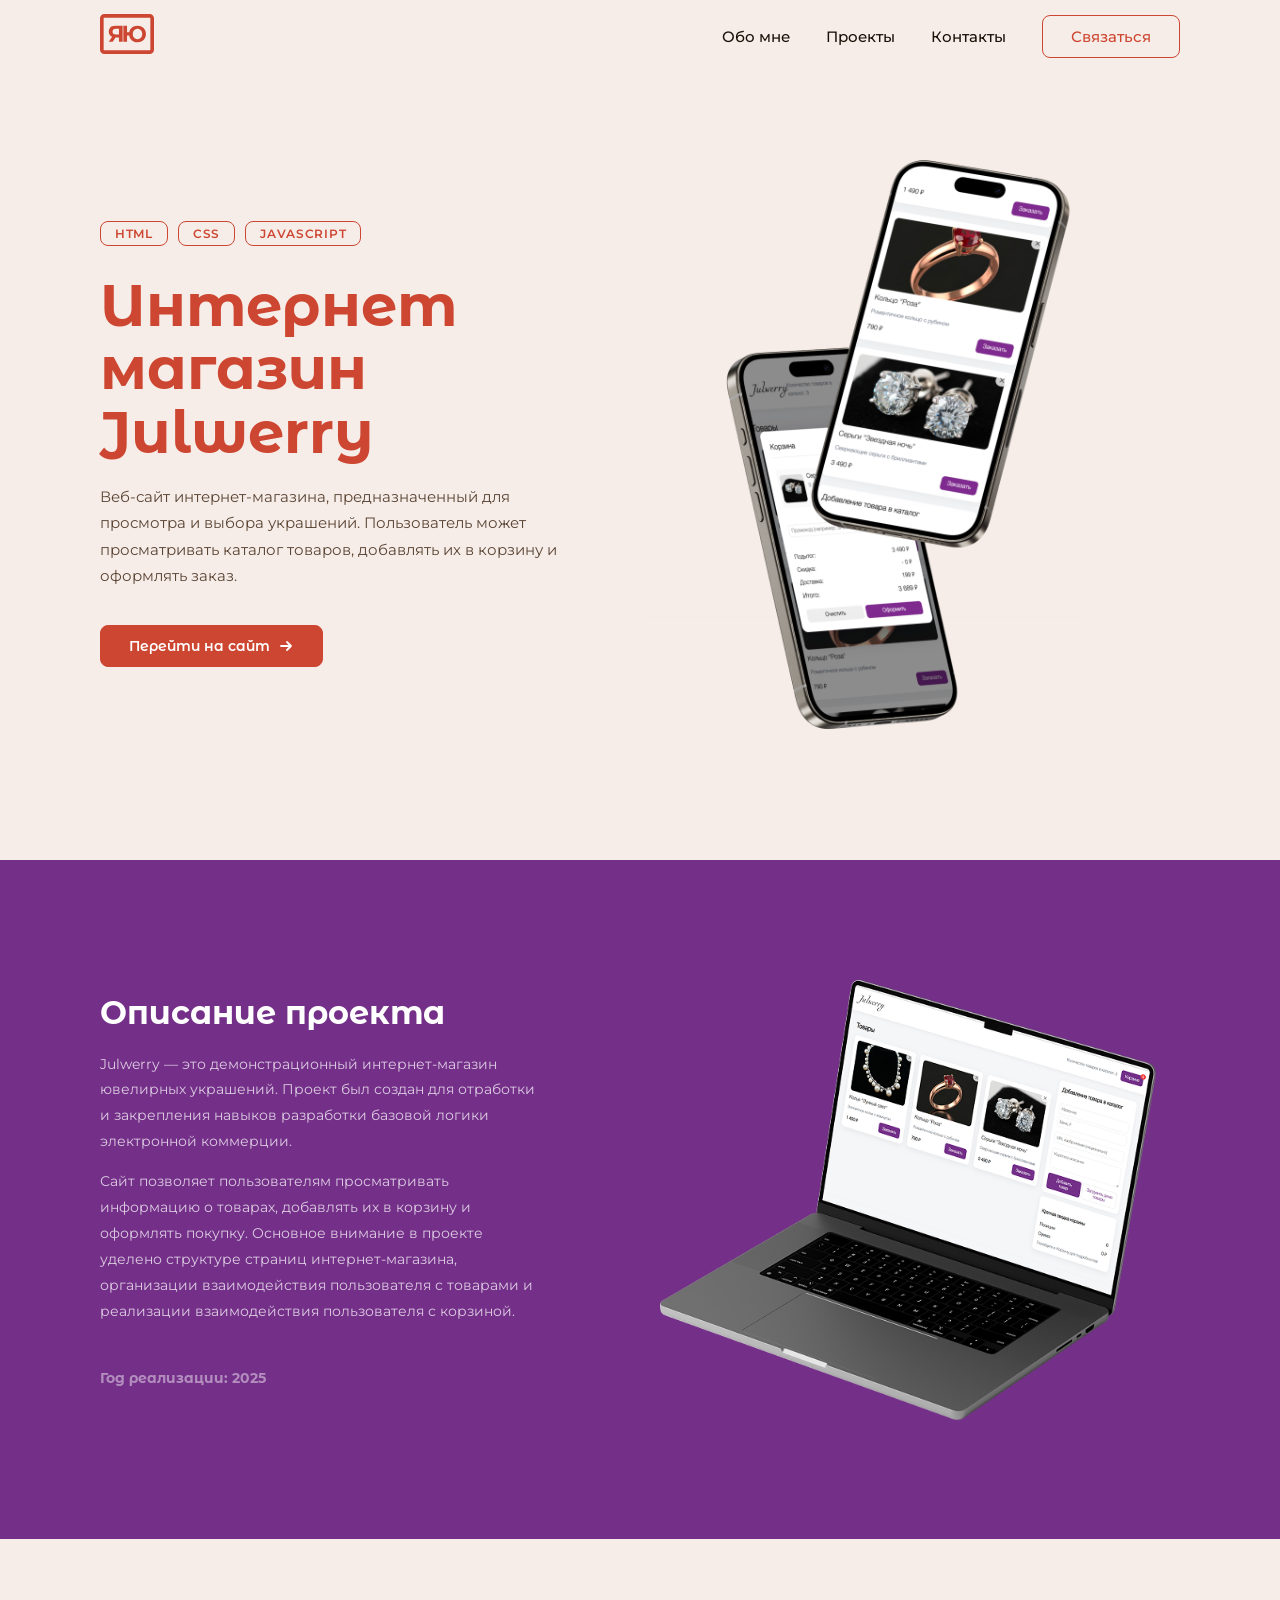
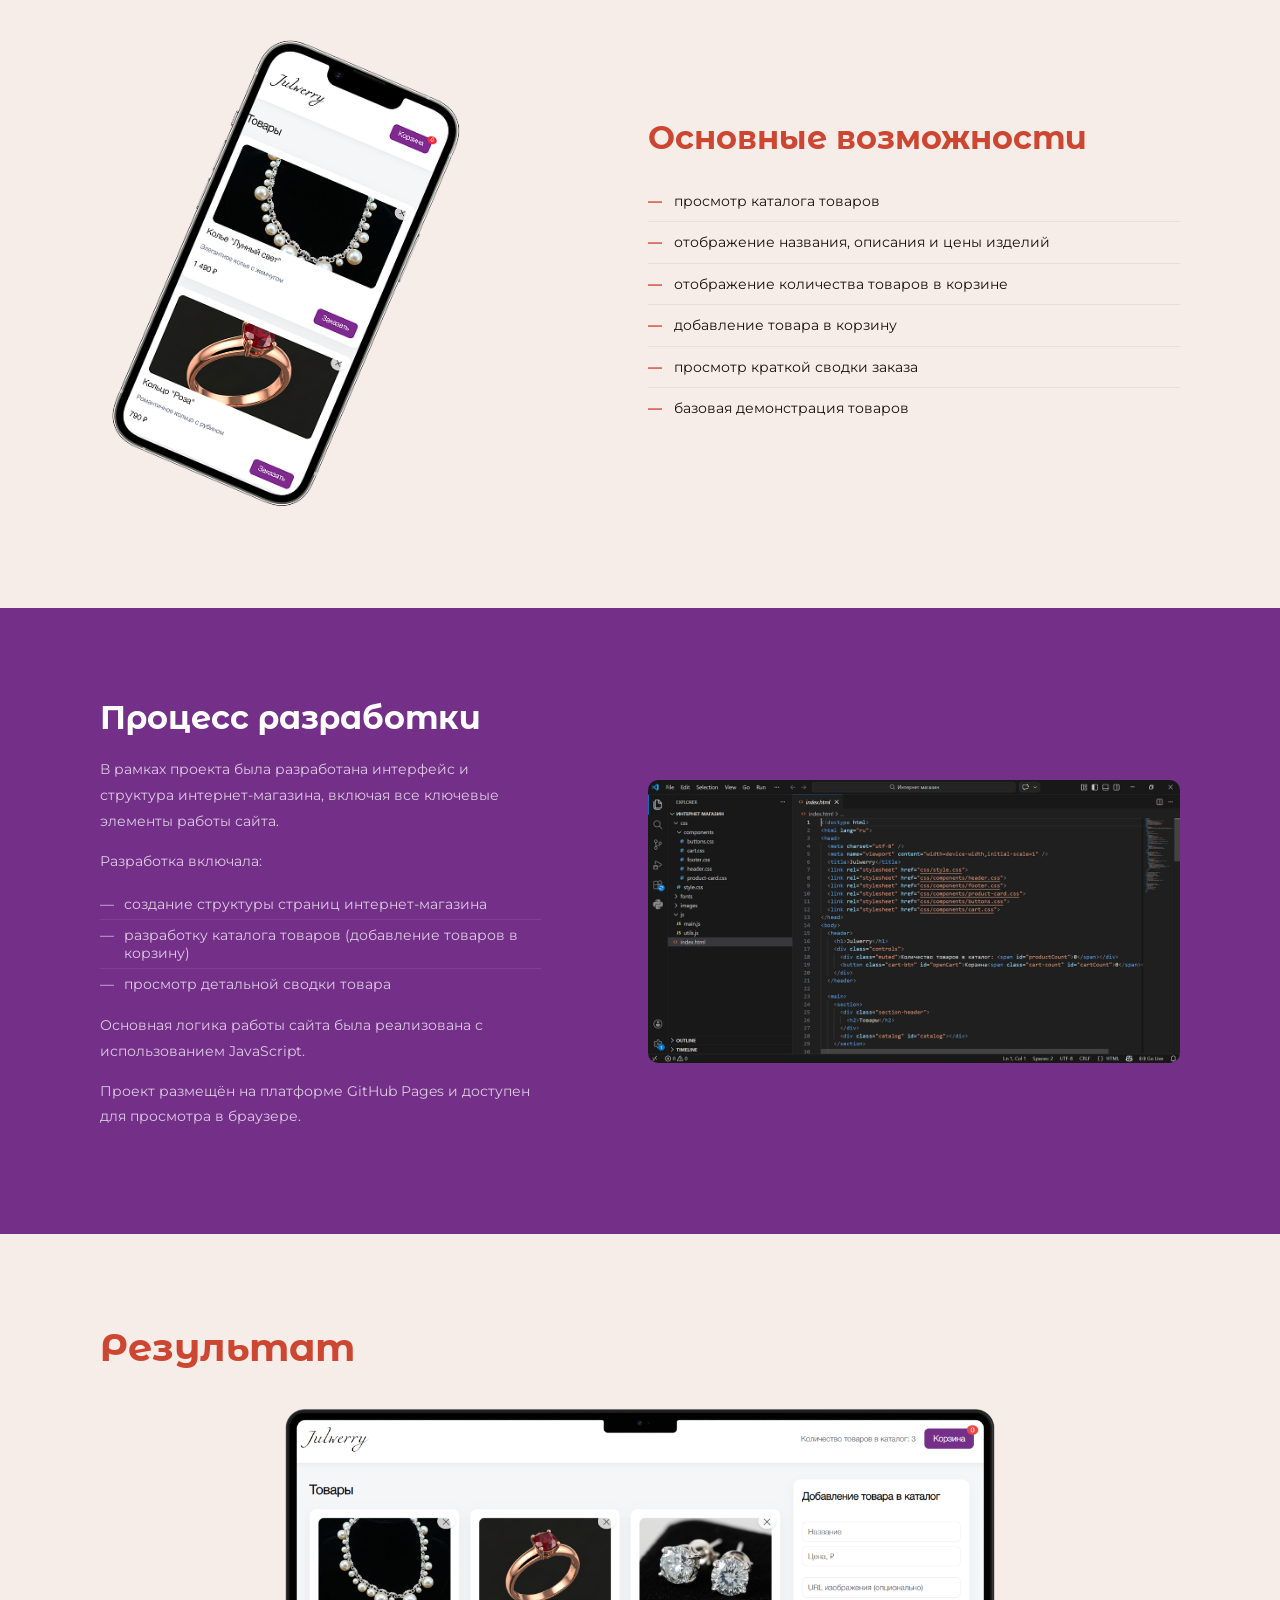
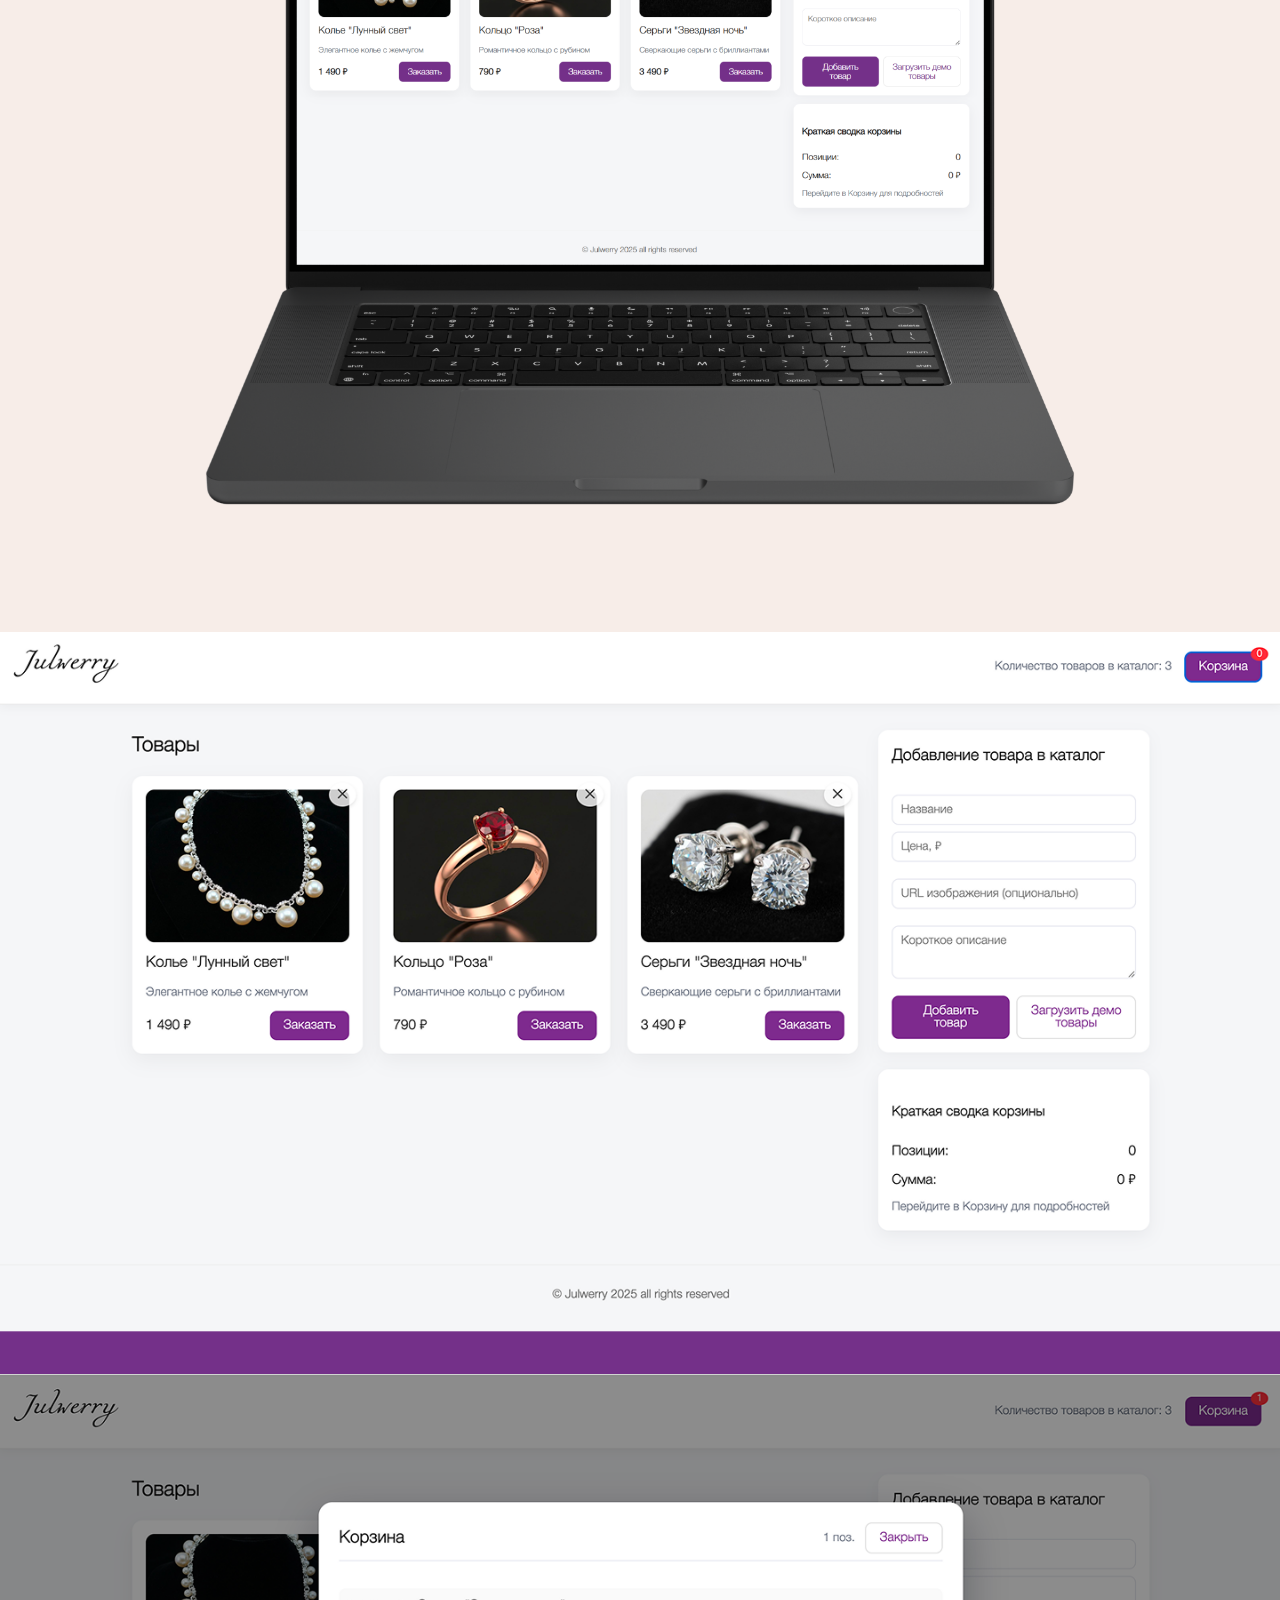
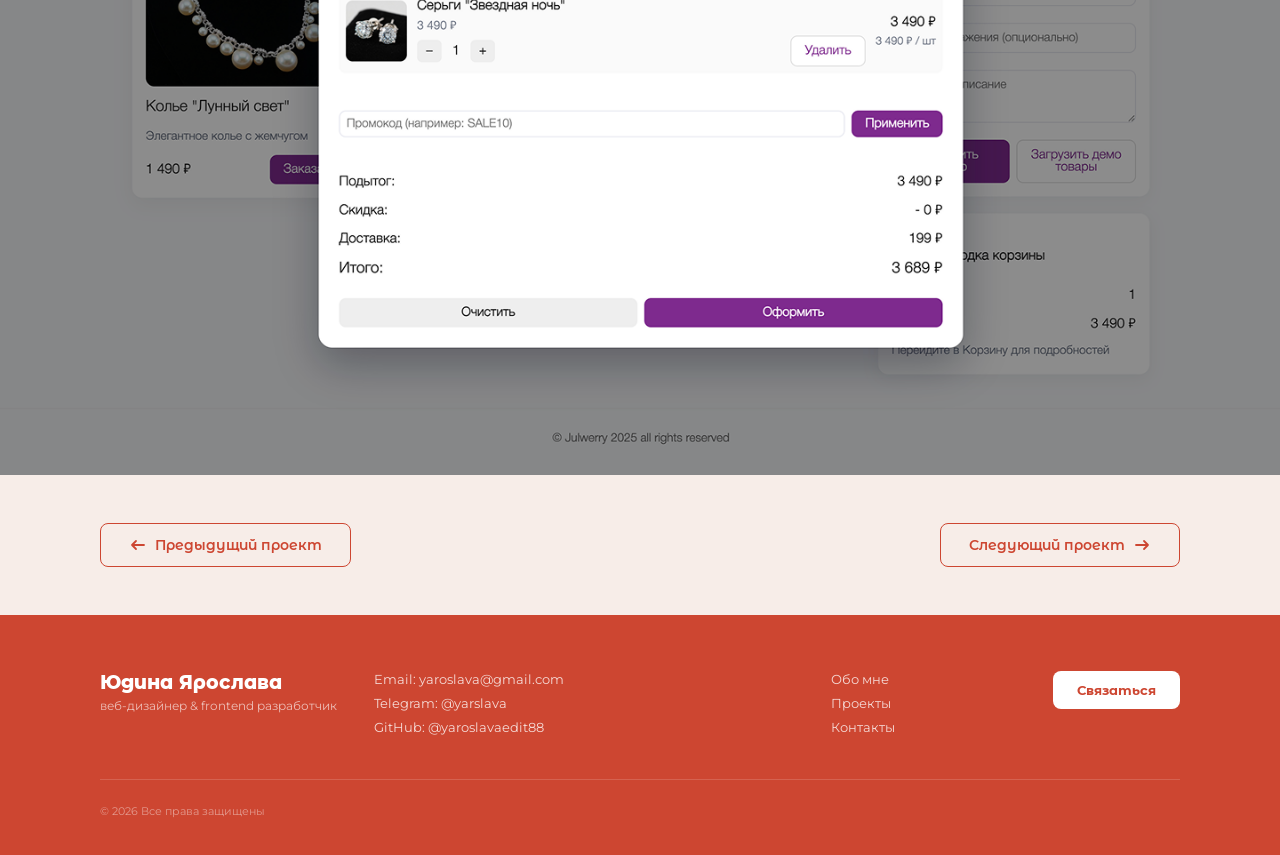
==== website-portfolio/project-julwerry.html @ 34c1c3db "Add files via upload" ====
<!DOCTYPE html>
<html lang="ru">
<head>
  <meta charset="UTF-8"/>
  <meta name="viewport" content="width=device-width, initial-scale=1.0"/>
  <title>Интернет магазин Julwerry — Юдина Ярослава</title>
  <link rel="preconnect" href="https://fonts.googleapis.com">
  <link rel="preconnect" href="https://fonts.gstatic.com" crossorigin>
  <link href="https://fonts.googleapis.com/css2?family=Montserrat+Alternates:wght@400;600;700;800&family=Montserrat:wght@300;400;500;600&display=swap" rel="stylesheet">
  <!-- Общие стили сайта -->
  <link rel="stylesheet" href="style.css">
  <!-- Стили страницы проекта -->
  <link rel="stylesheet" href="project-julwerry.css">

</head>
<body>

<!-- ══════════════════════════════
     NAV
══════════════════════════════ -->
<nav id="navbar">
  <div class="container">
    <div class="nav-inner">
      <a href="index.html"><img src="img/logo.svg" alt="Юдина Ярослава"></a>
      <ul class="nav-links">
        <li><a href="index.html#about">Обо мне</a></li>
        <li><a href="index.html#projects">Проекты</a></li>
        <li><a href="index.html#contact">Контакты</a></li>
        <li><a href="index.html#contact" class="btn-outline">Связаться</a></li>
      </ul>
    </div>
  </div>
</nav>

<!-- ══════════════════════════════
     HERO
══════════════════════════════ -->
<section class="p-hero">
  <div class="container">
    <div class="grid" style="align-items:center; min-height:520px;">

      <!-- Левая колонка: текст -->
      <div class="p-hero-left reveal">
        <div class="p-tags">
          <span class="p-tag">HTML</span>
          <span class="p-tag">CSS</span>
          <span class="p-tag">JavaScript</span>
        </div>

        <h1>Интернет магазин Julwerry</h1>

        <p class="p-hero-desc">
          Веб-сайт интернет-магазина, предназначенный для просмотра и выбора украшений.
          Пользователь может просматривать каталог товаров, добавлять их в корзину и оформлять заказ.
        </p>

        <a href="https://yaroslavaaaa935-art.github.io/webstore/" class="p-btn-link">
          Перейти на сайт
          <svg width="16" height="16" viewBox="0 0 16 16" fill="none">
            <path d="M3 8H13M13 8L9 4M13 8L9 12" stroke="currentColor" stroke-width="1.8" stroke-linecap="round" stroke-linejoin="round"/>
          </svg>
        </a>
      </div>

      <!-- Правая колонка: два телефона -->
      <div class="p-hero-right reveal d2">
        <div class="jw-phones">
            <img src="img/img2-1.png" alt="Julwerry телефон 1"  style="width:90%;display:block;">
        </div>
      </div>

    </div>
  </div>
</section>

<!-- ══════════════════════════════
     ОПИСАНИЕ ПРОЕКТА (тёмный)
══════════════════════════════ -->
<section class="p-dark">
  <div class="container">
    <div class="grid" style="align-items:center;">

      <div class="p-desc-left reveal">
        <h2>Описание проекта</h2>
        <p>
          Julwerry — это демонстрационный интернет-магазин ювелирных украшений. Проект был создан для отработки и закрепления навыков разработки базовой логики электронной коммерции.
        </p>
        <p>
          Сайт позволяет пользователям просматривать информацию о товарах, добавлять их в корзину и оформлять покупку. Основное внимание в проекте уделено структуре страниц интернет-магазина, организации взаимодействия пользователя с товарами и реализации взаимодействия пользователя с корзиной.
        </p>
        <p class="p-year">Год реализации: 2025</p>
      </div>

      <div class="p-desc-right reveal d2">
        <img src="img/img2-2.png" alt="Julwerry — описание" style="width:100%;border-radius:12px;">
      </div>

    </div>
  </div>
</section>

<!-- ══════════════════════════════
     ОСНОВНЫЕ ВОЗМОЖНОСТИ (светлый)
══════════════════════════════ -->
<section class="p-features">
  <div class="container">
    <div class="grid" style="align-items:center;">

      <div class="p-features-left reveal">
        <div class="p-screen-wrap">
          <img src="img/img2-3.png" alt="Основные возможности" style="width:70%;display:block;">
        </div>
      </div>

      <div class="p-features-right reveal d2">
        <h2>Основные возможности</h2>
        <ul>
          <li>просмотр каталога товаров</li>
          <li>отображение названия, описания и цены изделий</li>
          <li>отображение количества товаров в корзине</li>
          <li>добавление товара в корзину</li>
          <li>просмотр краткой сводки заказа</li>
          <li>базовая демонстрация товаров</li>
        </ul>
      </div>

    </div>
  </div>
</section>

<!-- ══════════════════════════════
     ПРОЦЕСС РАЗРАБОТКИ (тёмный)
══════════════════════════════ -->
<section class="p-dark">
  <div class="container">
    <div class="grid" style="align-items:center;">

      <div class="p-process-left reveal">
        <h2>Процесс разработки</h2>
        <p>
          В рамках проекта была разработана интерфейс и структура интернет-магазина, включая все ключевые элементы работы сайта.
        </p>
        <p>Разработка включала:</p>
        <ul style="list-style:none; padding:0; margin-bottom:14px;">
          <li style="display:flex; gap:10px; color:rgba(255,255,255,.75); font-size:14px; padding:6px 0; border-bottom:1px solid rgba(255,255,255,.08);">
            <span>—</span> создание структуры страниц интернет-магазина
          </li>
          <li style="display:flex; gap:10px; color:rgba(255,255,255,.75); font-size:14px; padding:6px 0; border-bottom:1px solid rgba(255,255,255,.08);">
            <span >—</span> разработку каталога товаров (добавление товаров в корзину)
          </li>
          <li style="display:flex; gap:10px; color:rgba(255,255,255,.75); font-size:14px; padding:6px 0;">
            <span>—</span> просмотр детальной сводки товара
          </li>
        </ul>
        <p>
          Основная логика работы сайта была реализована с использованием JavaScript.
        </p>
        <p>
          Проект размещён на платформе GitHub Pages и доступен для просмотра в браузере.
        </p>
      </div>

      <div class="p-process-right reveal d2">
        <img src="img/img2-4.png" alt="Процесс разработки" style="width:100%;border-radius:10px;">
      </div>

    </div>
  </div>
</section>

<section class="p-result">
  <div class="container">

    <!-- Заголовок -->
    <div class="grid">
      <div class="p-result-head reveal" style="grid-column:1/13;">
        <h2>Результат</h2>
      </div>
    </div>

    <!-- Большой ноутбук-макет -->
    <div class="grid">
      <div class="p-result-laptop reveal">
        <img src="img/img2-5.png" alt="Julwerry на ноутбуке" style="width:100%;">
      </div>
    </div>

    <!-- Два полных скриншота сайта -->


  </div>

</section>
    <section class="p-screenshot">
          <img src="img/img2-6.png" alt="Финальный вид сайта" style="width:100%;display:block;">
    </section>
<!-- ══════════════════════════════
     НАВИГАЦИЯ ПО ПРОЕКТАМ
══════════════════════════════ -->
<section class="p-nav">
  <div class="container">
    <div class="p-nav-inner">
      <a href="project-todo.html" class="p-nav-btn">
        <svg width="18" height="18" viewBox="0 0 18 18" fill="none">
          <path d="M15 9H3M3 9L7 5M3 9L7 13" stroke="currentColor" stroke-width="1.8" stroke-linecap="round" stroke-linejoin="round"/>
        </svg>
        Предыдущий проект
      </a>
      <a href="#" class="p-nav-btn">
        Следующий проект
        <svg width="18" height="18" viewBox="0 0 18 18" fill="none">
          <path d="M3 9H15M15 9L11 5M15 9L11 13" stroke="currentColor" stroke-width="1.8" stroke-linecap="round" stroke-linejoin="round"/>
        </svg>
      </a>
    </div>
  </div>
</section>

<!-- ══════════════════════════════
     ФУТЕР
══════════════════════════════ -->
<footer>
  <div class="container">
    <div class="grid">
      <div class="f-brand">
        <div class="f-name">Юдина Ярослава</div>
        <div class="f-role">веб-дизайнер &amp; frontend разработчик</div>
      </div>
      <div class="f-contacts">
        <p>Email: yaroslava@gmail.com</p>
        <p>Telegram: @yarslava</p>
        <p>GitHub: @yaroslavaedit88</p>
      </div>
      <div class="f-nav">
        <a href="index.html#about">Обо мне</a>
        <a href="index.html#projects">Проекты</a>
        <a href="index.html#contact">Контакты</a>
      </div>
      <div class="f-cta">
        <a href="index.html#contact" class="f-btn">Связаться</a>
      </div>
    </div>
    <div class="f-bottom">
      <span>© 2026 Все права защищены</span>
    </div>
  </div>
</footer>
<script>
/* ── Navbar shadow ── */
const navbar = document.getElementById('navbar');
window.addEventListener('scroll', () => {
  navbar.classList.toggle('scrolled', window.scrollY > 20);
});

/* ── Reveal on scroll ── */
const observer = new IntersectionObserver((entries) => {
  entries.forEach(e => {
    if (e.isIntersecting) { e.target.classList.add('visible'); observer.unobserve(e.target); }
  });
}, { threshold: 0.1 });
document.querySelectorAll('.reveal').forEach(el => observer.observe(el));
</script>
</body>
</html>
---- website-portfolio/style.css ----
*, *::before, *::after { box-sizing: border-box; margin: 0; padding: 0; }

:root {
  --red:       #CD4631;
  --red-dark:  #A83A1E;
  --bg:        #F7EDE8;
  --white:     #FFFFFF;
  --text:      #1A1208;
  --muted:     #5A4535;
  --orange:    #FD853A;
  --gutter:    16px;
  --margin:    100px;
  --font-h:    'Montserrat Alternates', sans-serif;
  --font-b:    'Montserrat', sans-serif;
  --ease:      cubic-bezier(.4,0,.2,1);
}

html { scroll-behavior: smooth; }
body { background: var(--bg); color: var(--text); font-family: var(--font-b); overflow-x: hidden; }

/* ─── GRID ─── */
.container { max-width: 1440px; margin: 0 0; padding: 0 var(--margin); }
.grid { display: grid; grid-template-columns: repeat(12,1fr); gap: var(--gutter); }

/* ─── NAV ─── */
nav {
  position: fixed; top: 0; left: 0; right: 0; z-index: 200;
  background: var(--bg);
  transition: box-shadow .3s var(--ease);
}
nav.scrolled { box-shadow: 0 2px 20px rgba(0,0,0,.08); }
.nav-inner { display: flex; align-items: center; justify-content: space-between; height: 72px; }

.logo {
  font-family: var(--font-h); font-size: 18px; font-weight: 800;
  color: var(--white); background: var(--red);
  padding: 6px 14px; border-radius: 8px;
  text-decoration: none; transition: transform .2s;
}
.logo:hover { transform: scale(1.05); }

.nav-links { display: flex; align-items: center; gap: 36px; list-style: none; }
.nav-links a {
  font-family: var(--font-b); font-size: 15px; font-weight: 500;
  color: var(--text); text-decoration: none; position: relative;
  transition: color .2s;
}

.nav-inner img {
  max-height: 40px;
  width: auto;
}

.nav-links .btn-outline {
  color: var(--red);            /* можно заменить на нужный hex, например #CD4631 */
}

.nav-links a::after {
  content: ''; position: absolute; bottom: -3px; left: 0; right: 0;
  height: 2px; background: var(--red);
  transform: scaleX(0); transform-origin: left;
  transition: transform .25s var(--ease);
}
.nav-links a:hover { color: var(--red); }
.nav-links a:hover::after { transform: scaleX(1); }

.nav-links .btn-outline::after {
  display: none;
}

/* Кнопка в шапке — только обводка */
.nav-btn {
  font-family: var(--font-h); font-size: 14px; font-weight: 600;
  color: var(--red); background: transparent;
  border: 1.5px solid var(--red); border-radius: 8px;
  padding: 9px 24px; text-decoration: none; cursor: pointer;
  transition: background .2s, color .2s, transform .15s;
}
.nav-btn:hover { background: var(--red); color: var(--white); transform: translateY(-2px); }

/* ─── BUTTONS ─── */
.btn-solid {
  font-family: var(--font-h); font-size: 14px; font-weight: 600;
  color: var(--white); background: var(--red);
  border: 1.5px solid var(--red); border-radius: 8px;
  padding: 11px 28px; text-decoration: none; cursor: pointer;
  transition: background .2s, transform .15s;
}
.btn-solid:hover {
  background: var(--red-dark); border-color: var(--red-dark);
  transform: translateY(-2px);
}
.btn-outline {
  font-family: var(--font-h); font-size: 14px; font-weight: 600;
  color: var(--red); background: transparent;
  border: 1.5px solid var(--red); border-radius: 8px;
  padding: 11px 28px; text-decoration: none; cursor: pointer;
  transition: background .2s, color .2s, transform .15s;
}
.btn-outline:hover { background: #FFDED9; color: var(--red); transform: translateY(-2px); }

/* ─── HERO ─── */
.hero {
  padding-top: 200px;
  padding-bottom: 0px;
  min-height: 600px;   /* было 650px */
  position: relative;
  display: flex; flex-direction: column; justify-content: flex-start;
}
.hero-text { grid-column: 1 / 8; position: relative; }
.hero-right { grid-column: 8 / 13; position: relative; height: 300px; }

.hero h1 {
  font-family: var(--font-h); font-size: clamp(30px, 3.2vw, 50px);
  font-weight: 700; line-height: 1.18; color: var(--red); margin-bottom: 20px;
  opacity: 0; transform: translateY(28px);
  animation: fadeUp .7s .1s var(--ease) forwards;
}
.hero-sub {
  font-size: 15px; line-height: 1.7; color: var(--muted);
  max-width: 420px; margin-bottom: 36px;
  opacity: 0; transform: translateY(20px);
  animation: fadeUp .7s .3s var(--ease) forwards;
}
.hero-btns {
  display: flex; gap: 14px;
  opacity: 0; transform: translateY(20px);
  animation: fadeUp .7s .5s var(--ease) forwards;
}

@keyframes fadeUp { to { opacity:1; transform:translateY(0); } }

/* Hero stars — разные размеры и анимации */
.hstar { position: absolute; pointer-events: none; }
.hstar svg { display:block; width:100%; height:100%; }

/* Левая звезда */
.hs-left {
  left: -68px; top: -20px; width: 30px; height: 30px;
  animation: sfloatA 3.2s ease-in-out infinite alternate;
}

/* Правые звёзды — сдвинуты левее относительно прежнего */
/* Голубая — самая большая */
.hs-r1 {
  left: 200px; top: 10px; width: 72px; height: 72px;
  animation: sfloatB 4s .1s ease-in-out infinite alternate;
}
/* Красная меньше */
.hs-r2 {
  left: 300px; top: 200px; width: 40px; height: 40px;
  animation: sfloatC 2.8s .4s ease-in-out infinite alternate;
}
/* Маленькая красная */
.hs-r3 {
  left: 90px; top: 200px; bottom: 0px; width: 28px; height: 28px;
  animation: sfloatA 3.5s .7s ease-in-out infinite alternate;
}

@keyframes sfloatA {
  from { transform: translateY(0) rotate(-5deg); }
  to   { transform: translateY(-14px) rotate(10deg); }
}
@keyframes sfloatB {
  from { transform: translateY(0) rotate(0deg) scale(1); }
  to   { transform: translateY(-18px) rotate(15deg) scale(1.05); }
}
@keyframes sfloatC {
  from { transform: translateY(-6px) rotate(8deg); }
  to   { transform: translateY(8px) rotate(-6deg); }
}

/* ─── TICKER ─── */
.ticker-section {
  transform: skewY(-3.5deg); margin: 16px 0;
  background: var(--white);
  overflow: hidden;
}
.ticker-section {
  background: var(--white);
  overflow: hidden;
  margin: 6px 0;
}
.ticker-track {
  display: inline-flex;
  align-items: center;
  white-space: nowrap;
  animation: tickanim 30s linear infinite;
  transform: skewY(-3.5deg);   /* наклон всей движущейся строки */
}
.t-item {
  display: inline-flex;
  align-items: center;
  gap: 15px;
  font-family: var(--font-h);
  font-size: 15px;
  font-weight: 600;
  color: var(--text);
  text-transform: uppercase;
  letter-spacing: .06em;
  padding: 20px 8px;
}
.t-star { width: 18px; height: 25px; flex-shrink: 0; }
.t-star svg { display:block; width:100%; height:100%; }
@keyframes tickanim { from { transform:translateX(0); } to { transform:translateX(-50%); } }

/* ─── ABOUT ─── */
.about-section { background: var(--red); padding: 80px 0 0; overflow: hidden; margin-top: 100px;}
.about-text { grid-column: 1 / 7; }
.about-photo-col { grid-column: 9 / 13; position: relative; }

.about-text h2 {
  font-family: var(--font-h); font-size: clamp(26px,3vw,42px);
  font-weight: 800; color: var(--white); margin-bottom: 24px;
}
.about-text p { font-size: 14px; line-height: 1.8; color: rgba(255,255,255,.85); margin-bottom: 16px; }

.photo-frame {
  width: 100%; border-radius: 12px; overflow: hidden;
  display: flex; align-items: center; justify-content: center;
  transition: transform .4s var(--ease), box-shadow .4s var(--ease);
}
.photo-frame:hover { transform: translateY(-5px) rotate(.6deg); box-shadow: 0 30px 60px rgba(0,0,0,.35); }
.photo-frame img { width:100%; height:100%; object-fit:cover; object-position:top center; display:block; }
.photo-ph { font-size:13px; color:rgba(255,255,255,.5); text-align:center; padding:20px; line-height:1.8; }
.photo-ph span { font-size:36px; display:block; margin-bottom:10px; }

.about-decor {
  position: absolute; top: -70px; right: -80px;
  width: 100px; height: auto; pointer-events: none; z-index: 2;
}
.about-decor svg { display:block; width:100%; height:auto; }

/* Skills */
.skills-wrap { padding: 64px 0 90px; }
.hard-col { grid-column: 1 / span 5; position: relative; }
.soft-col  { grid-column: 8 / span 5; margin-top: 72px; position: relative; }

.skill-card {
  background: var(--white); border-radius: 16px; padding: 36px 40px;
  box-shadow: 0 8px 32px rgba(0,0,0,.14);
  transition: transform .35s var(--ease), box-shadow .35s var(--ease);
}
.skill-card:hover { transform: translateY(-5px); box-shadow: 0 20px 48px rgba(0,0,0,.2); }
.skill-card h3 {
  font-family: var(--font-h); font-size:17px; font-weight:700;
  color:var(--red); text-align:center; margin-bottom:24px;
}
.skill-list { list-style: none; }
.skill-list li {
  display: flex; align-items: center; gap: 12px;
  font-size: 14px; color: var(--text);
  padding: 9px 0; border-bottom: 1px solid rgba(0,0,0,.06);
  transition: color .2s, padding-left .2s;
}
.skill-list li:last-child { border-bottom: none; }
.skill-list li:hover { color: var(--red); padding-left: 4px; }
.skill-list li::before { content:'✦'; color:var(--red); font-size:9px; flex-shrink:0; }

/* Декор у карточек — вынесен за край карточки, не заходит на неё */
.card-decor {
  position: absolute; top: -75px; right: -52px;
  width: 96px; height: auto; pointer-events: none; z-index: 1;
}
.card-decor svg { display:block; width:100%; height:auto; }

/* Декор для hard-skills — зеркально слева */
.card-decor-left {
  position: absolute; top: -70px; left: -52px;
  width: 96px; height: auto; pointer-events: none; z-index: 1;
  transform: scaleX(-1);
}
.card-decor-left svg { display:block; width:100%; height:auto; }

/* ─── PROJECTS ─── */
.projects-section { padding: 90px 0 60px; overflow-x: clip; }

.projects-head {
  display: grid; grid-template-columns: repeat(12,1fr);
  gap: var(--gutter); margin-bottom: 48px; align-items: start;
}
.ph-title {
  grid-column: 1 / 3;
  font-family: var(--font-h); font-size: clamp(26px,2.8vw,40px);
  font-weight: 700; color: var(--red);
}
.ph-desc {
  grid-column: 4 / 11;
  font-size: 14px; line-height: 1.75; color: var(--muted); padding-top: 8px;
}
.ph-star {
  grid-column: 12 / 13; justify-self: end; align-self: start;
  width: 44px;
  animation: sfloatA 3s ease-in-out infinite alternate;
}
.ph-star svg { display:block; width:100%; height:100%; }

.slider-viewport {
  width: 100vw;
  margin-left: calc(-1 * var(--margin));
  overflow: hidden;
}
.slider-track { display:flex; gap:20px; transition:transform .5s var(--ease); will-change:transform; }

.project-card {
  flex: 0 0 auto;
  width: calc( (100vw - 2*var(--margin) - 11*var(--gutter)) / 12 * 4 + 3*var(--gutter) );
  aspect-ratio: 1 / 1;
  border-radius: 16px; overflow: hidden; position: relative; cursor: pointer;
  transition: transform .35s var(--ease), box-shadow .35s var(--ease);
}
.project-card:hover { transform: translateY(-2px); }

.project-bg {
  width:100%; height:100%;
  background-size:cover; background-position:center; position:relative;
}
/* Заглушки — замените на background-image:url('...') */
.pb-1 { background-image:url('img/covers.png') }
.pb-2 { background-image:url('img/cover-2.png')}
.pb-3 {background-image:url('img/cover-3.png')}
.pb-4 { background-image:url('img/cover.png')}
.pb-5 { background-image:url('img/cover-1.png') }

.laptop-mock {
  position:absolute; inset:0;
  display:flex; align-items:center; justify-content:center;
}
.lm-body {
  width:70%; max-width:200px;
  background:rgba(255,255,255,.12); border-radius:8px; padding:10px;
  box-shadow:0 8px 24px rgba(0,0,0,.2);
}
.lm-screen {
  background:rgba(0,0,0,.35); border-radius:4px; height:100px;
  display:flex; align-items:center; justify-content:center;
  font-size:10px; color:rgba(255,255,255,.4); font-family:var(--font-b);
}
.lm-base { height:7px; background:rgba(255,255,255,.2); border-radius:0 0 4px 4px; margin-top:4px; }

.card-title { position:absolute; top:18px; left:14px; right:48px; }
.card-title span {
  font-family:var(--font-h); font-size:20px; font-weight:700;
  color:var(--white); line-height:1.3;
}
.card-link {
  position:absolute; top:14px; right:14px;
  width:30px; height:30px; border-radius:50%;
  background:rgba(255,255,255,.2); backdrop-filter:blur(6px);
  display:flex; align-items:center; justify-content:center;
  color:white; font-size:14px;
  transition:background .2s, color .2s, transform .2s;
}
.project-card:hover .card-link { background:var(--white); color:var(--text);  }

.slider-controls { display:flex; gap:12px; justify-content:center; margin-top:32px; }
.s-btn {
  width:44px; height:44px; border-radius:50%;
  border:1.5px solid rgba(189, 21, 21, 0.18); background:transparent;
  cursor:pointer; display:flex; align-items:center; justify-content:center;
  font-size:18px; color:var(--red);
  transition:border-color .2s, background .2s, color .2s, transform .15s;
}
.s-btn:hover { border-color:var(--red); background:var(--red); color:var(--white); transform:scale(1.08); }

/* ─── CONTACT ─── */
.contact-section { padding: 90px 0; }
.contact-inner { grid-column: 1 / 13; }
.contact-section h2 {
  font-family: var(--font-h); font-size: clamp(26px,2.8vw,40px);
  font-weight: 700; display:flex; align-items:center; gap:14px; margin-bottom:14px;color:#CD4631;
}
.c-star { width:32px; height:44px; flex-shrink:0; animation:sfloat 2.5s ease-in-out infinite alternate; }
.c-star svg { display:block; width:100%; height:100%; }

.contact-desc { font-size:14px; line-height:1.75; color:var(--muted); max-width:540px; margin-bottom:28px; }
.contact-divider { border:none; height:1px; background:#E2998C; margin-bottom:32px; }

.form-row { display:grid; grid-template-columns:1fr 1fr; gap:16px; margin-bottom:16px; }
.f-group { display:flex; flex-direction:column; gap:6px; }
.f-group label { font-size:12px; font-weight:600; color:var(--muted); letter-spacing:.04em; }
.f-control {
  background:var(--white); border:1.5px solid rgba(0,0,0,.1); border-radius:8px;
  padding:13px 16px; font-family:var(--font-b); font-size:14px; color:var(--text);
  outline:none; transition:border-color .2s, box-shadow .2s;
}
.f-control::placeholder { color:#c5b8ae; }
.f-control:focus { border-color:var(--red); }
textarea.f-control { min-height:140px; resize:vertical; }
.f-msg { margin-bottom:28px; }

.submit-btn {
  font-family:var(--font-h); font-size:14px; font-weight:600;
  color:var(--white); background:var(--red);
  border:1.5px solid var(--red); border-radius:8px;
  padding:13px 40px; cursor:pointer;
  transition:background .2s, transform .15s;
}
.submit-btn:hover {
  background:var(--red-dark); border-color:var(--red-dark);
  transform:translateY(-2px);;
}

/* ─── FOOTER ─── */
footer { background:var(--red); padding:56px 0 36px; }
.f-brand { grid-column:1/4; }
.f-name { font-family:var(--font-h); font-size:19px; font-weight:800; color:var(--white); margin-bottom:4px; }
.f-role { font-size:12px; color:rgba(255,255,255,.65); }
.f-contacts { grid-column:4/8; }
.f-contacts p { font-size:13px; color:rgba(255,255,255,.8); margin-bottom:8px; }
.f-nav { grid-column:9/11; }
.f-nav a { display:block; font-size:13px; color:rgba(255,255,255,.8); text-decoration:none; margin-bottom:8px; transition:color .2s; }
.f-nav a:hover { color:var(--white); }
.f-cta { grid-column:11/13; display:flex; align-items:flex-start; justify-content:flex-end; }
.f-btn {
  font-family:var(--font-h); font-size:13px; font-weight:700;
  color:var(--red); background:var(--white);
  border:none; border-radius:8px; padding:11px 24px;
  text-decoration:none; transition:opacity .2s, transform .15s;
}
.f-btn:hover { opacity:.88; transform:translateY(-2px); }
.f-bottom { border-top:1px solid rgba(255,255,255,.15); margin-top:36px; padding-top:20px; }
.f-bottom span { font-size:11px; color:rgba(255,255,255,.45); }

/* ─── REVEAL ─── */
.reveal { opacity:0; transform:translateY(28px); transition:opacity .65s var(--ease), transform .65s var(--ease); }
.reveal.visible { opacity:1; transform:translateY(0); }
.d1 { transition-delay:.1s; }
.d2 { transition-delay:.2s; }
.d3 { transition-delay:.3s; }

/* ─── TOAST ─── */
.toast {
  position:fixed; bottom:32px; right:32px; z-index:999;
  background:var(--text); color:var(--white);
  padding:14px 24px; border-radius:10px;
  font-family:var(--font-b); font-size:14px;
  box-shadow:0 10px 30px rgba(0,0,0,.22);
  opacity:0; transform:translateY(16px);
  transition:opacity .3s, transform .3s;
  pointer-events:none;
}
.toast.show { opacity:1; transform:translateY(0); }
---- website-portfolio/project-julwerry.css ----
:root {
  --navy:      #743089;   /* тёмно-синий фон */
  --navy-card: #1A2A4A;   /* чуть светлее для карточек */
}

/* ─── HERO ПРОЕКТА ─── */
.p-hero {
  padding-top: 128px;
  padding-bottom: 100px;
  background: var(--bg);
  position: relative;
}

.p-hero-left  { grid-column: 1 / 7; display: flex; flex-direction: column; justify-content: center; }
.p-hero-right { grid-column: 7 / 13; display: flex; align-items: center; justify-content: flex-end; }

/* Теги */
.p-tags { display: flex; gap: 10px; flex-wrap: wrap; margin-bottom: 28px; }
.p-tag {
  font-family: var(--font-b); font-size: 12px; font-weight: 600;
  color: var(--red);
  border: 1.5px solid var(--red);
  border-radius: 8px;
  padding: 4px 14px;
  text-transform: uppercase; letter-spacing: .06em;
}

.p-hero h1 {
  font-family: var(--font-h); font-size: clamp(32px, 4.5vw, 64px);
  font-weight: 700; line-height: 1.1; color: var(--red);
  margin-bottom: 20px;
}
.p-hero-desc {
  font-size: 15px; line-height: 1.75; color: var(--muted);
  max-width: 460px; margin-bottom: 36px;
}
.p-btn-link {
  display: inline-flex; align-items: center; gap: 8px;
  font-family: var(--font-h); font-size: 14px; font-weight: 600;
  color: var(--white); background:  var(--red);
  border: 1.5px solid var(--red); border-radius: 8px;
  padding: 11px 28px; text-decoration: none; cursor: pointer;
  width: fit-content;
  transition: background .2s, color .2s, transform .15s;
}
.p-btn-link:hover { background:#B33623; color: var(--white); transform: translateY(-2px); }

/* Ноутбук-макет в hero */
.p-laptop-wrap {
  width: 100%; max-width: 540px;
  filter: drop-shadow(0 30px 60px rgba(0,0,0,.2));
  transition: transform .4s var(--ease);
}
.p-laptop-wrap:hover { transform: translateY(-6px); }
.p-laptop-wrap img { width: 100%; display: block; }

/* ─── ОБЩИЕ СТИЛИ ТЁМНЫХ СЕКЦИЙ ─── */
.p-dark {
  background: var(--navy);
  padding: 90px 0;
}
.p-dark h2 {
  font-family: var(--font-h); font-size: clamp(22px, 2.5vw, 36px);
  font-weight: 700; color: var(--white); margin-bottom: 20px;
}
.p-dark p {
  font-size: 14px; line-height: 1.85; color: rgba(255,255,255,.75);
  margin-bottom: 14px;
}
.p-dark .p-year {
  font-family: var(--font-h); font-size: 14px; font-weight: 700;
  color: rgba(255,255,255,.45); margin-top: 28px;
}

/* ─── ОПИСАНИЕ ПРОЕКТА (тёмный) ─── */
.p-desc-left  { grid-column: 1 / 6; display: flex; flex-direction: column; justify-content: center; }
.p-desc-right { grid-column: 7 / 13; display: flex; align-items: center; justify-content: flex-end; gap: 16px; }

/* Телефон-заглушка */
.p-phone {
  background: #0E1B34;
  border-radius: 28px;
  border: 2px solid rgba(255,255,255,.08);
  box-shadow: 0 20px 50px rgba(0,0,0,.4);
  overflow: hidden;
  transition: transform .4s var(--ease);
  flex-shrink: 0;
}
.p-phone:hover { transform: translateY(-6px); }
.p-phone-screen {
  display: flex; align-items: center; justify-content: center;
  font-size: 11px; color: rgba(255,255,255,.2);
  text-align: center; padding: 10px;
  /* ↓ Замените: background-image: url('phone1.png'); background-size:cover; */
}
/* Три телефона: большой слева, два правее */
.p-phone-lg { width: 160px; }
.p-phone-lg .p-phone-screen { height: 300px; }
.p-phone-md { width: 140px; }
.p-phone-md .p-phone-screen { height: 260px; }
.p-phone-sm { width: 130px; }
.p-phone-sm .p-phone-screen { height: 230px; }

.p-phones-stack {
  display: flex; align-items: flex-end; gap: -12px;
}
.p-phones-stack .p-phone:nth-child(2) { margin-left: -20px; margin-bottom: 20px; }
.p-phones-stack .p-phone:nth-child(3) { margin-left: -20px; }

/* ─── ВОЗМОЖНОСТИ (светлый) ─── */
.p-features {
  background: var(--bg);
  padding: 90px 0;
}
.p-features-left  { grid-column: 1 / 7; display: flex; align-items: center; }
.p-features-right { grid-column: 7 / 13; display: flex; flex-direction: column; justify-content: center; }

.p-features h2 {
  font-family: var(--font-h); font-size: clamp(22px, 2.5vw, 36px);
  font-weight: 700; color: var(--red); margin-bottom: 24px;
}
.p-features ul { list-style: none; }
.p-features ul li {
  display: flex; align-items: flex-start; gap: 12px;
  font-size: 14px; line-height: 1.75; color: var(--text);
  padding: 8px 0; border-bottom: 1px solid rgba(0,0,0,.06);
  transition: color .2s, padding-left .2s;
}
.p-features ul li:last-child { border-bottom: none; }
.p-features ul li:hover { color: var(--red); padding-left: 4px; }
.p-features ul li::before { content:'—'; color: var(--red); flex-shrink: 0; font-weight: 700; }

/* Ноутбук/экран заглушка для "возможностей" */
.p-screen-wrap {
  width: 100%;
  border-radius: 12px; overflow: hidden;
  transition: transform .4s var(--ease);
}
.p-screen-wrap:hover { transform: translateY(-5px) scale(1.01); }
.p-screen-inner {
  aspect-ratio: 4 / 3;
  display: flex; align-items: center; justify-content: center;
  font-size: 12px; color: rgba(255,255,255,.2); text-align: center; padding: 20px;
}

/* ─── ПРОЦЕСС РАЗРАБОТКИ (тёмный) ─── */
.p-process-left  { grid-column: 1 / 6; display: flex; flex-direction: column; justify-content: center; }
.p-process-right { grid-column: 7 / 13; display: flex; align-items: center; }

.p-code-wrap {
  width: 100%; border-radius: 10px; overflow: hidden;
  box-shadow: 0 20px 50px rgba(0,0,0,.4);
  transition: transform .4s var(--ease);
}
.p-code-wrap:hover { transform: translateY(-4px); }
.p-code-bar {
  background: #1E2D4A; padding: 8px 14px;
  display: flex; align-items: center; gap: 6px;
}
.p-code-dot { width: 10px; height: 10px; border-radius: 50%; }
.p-code-dot:nth-child(1) { background: #FF5F57; }
.p-code-dot:nth-child(2) { background: #FFBD2E; }
.p-code-dot:nth-child(3) { background: #28CA41; }
.p-code-screen {
  aspect-ratio: 16 / 9;
  background: #0A1628;
  display: flex; align-items: center; justify-content: center;
  font-size: 12px; color: rgba(255,255,255,.2); text-align: center; padding: 20px;
  /* ↓ Замените: background-image: url('code-screen.png'); background-size:cover; */
}

/* ─── РЕЗУЛЬТАТ (светлый) ─── */
.p-result {
  background: var(--bg);
  padding: 90px 0;
}
.p-result-head { grid-column: 1 / 13; display: flex; align-items: center; gap: 18px; margin-bottom: 6px; }
.p-result-head h2 {
  font-family: var(--font-h); font-size: clamp(22px, 3vw, 42px);
  font-weight: 700; color: var(--red);
}



/* Два телефона + декор */
.p-result-phones { grid-column: 1 / 8; position: relative; display: flex; align-items: flex-end; gap: 24px; }
.p-result-text   { grid-column: 8 / 13; /* пустое место — можно добавить текст */ }


.p-result-phone:hover { transform: translateY(-8px); }
.p-result-phone-screen {
  display: flex; align-items: center; justify-content: center;
  font-size: 11px; color: rgba(255,255,255,.2); text-align: center; padding: 12px;
  /* ↓ Замените: background-image: url('result-phone1.png'); background-size:cover; */
}
.p-rp-1 { width: 220px; }
.p-rp-1 .p-result-phone-screen { height: 420px; }
.p-rp-2 { width: 220px;}
.p-rp-2 .p-result-phone-screen { height: 420px; }

/* Декор about-decor поверх телефонов */
.p-result-decor {
  position: absolute;
  top: -90px; right: -10px;
  width: 160px; height: auto;
  pointer-events: none; z-index: 2;
  color:#81ADC8;
}
.p-result-decor svg { display: block; width: 100%; height: 100%; }


.p-result-laptop {
  grid-column: 2 / 12;   /* растянуть на всю ширину сетки */
}

.p-result-laptop img {
  width: 100%;           /* изображение подстроится под ширину контейнера */
  height: auto;          /* сохранить пропорции */
  display: block;        /* убрать лишние отступы снизу */
}

/* ─── ФИНАЛЬНЫЙ СКРИНШОТ (тёмный) ─── */
.p-screenshot {
  background: var(--navy);
  padding: 0;
}
.p-screenshot-img {
  width: 100%;
  display: block;
  /* ↓ Замените: background-image:url('img/img2-6.png'); */
  aspect-ratio: 16 / 9;
   background-image:url('img/img2-6.png');
  display: flex; align-items: center; justify-content: center;
  font-size: 14px; color: rgba(255,255,255,.2); text-align: center; padding: 30px;
}

/* ─── НАВИГАЦИЯ ПО ПРОЕКТАМ ─── */
.p-nav {
  background: var(--bg);
  padding: 48px 0;
}
.p-nav-inner {
  display: flex; align-items: center; justify-content: space-between;
}
.p-nav-btn {
  font-family: var(--font-h); font-size: 14px; font-weight: 600;
  color: var(--red); background: transparent;
  border: 1.5px solid var(--red); border-radius: 8px;
  padding: 12px 28px; text-decoration: none; cursor: pointer;
  display: inline-flex; align-items: center; gap: 8px;
  transition: background .2s, color .2s, transform .15s;
}
.p-nav-btn:hover { background: #FFDED9; color: var(--red); transform: translateY(-2px); }

/* ─── REVEAL АНИМАЦИИ ─── */
.reveal {
  opacity: 0; transform: translateY(28px);
  transition: opacity .65s var(--ease), transform .65s var(--ease);
}
.reveal.visible { opacity: 1; transform: translateY(0); }
.d1 { transition-delay: .1s; }
.d2 { transition-delay: .2s; }
.d3 { transition-delay: .3s; }
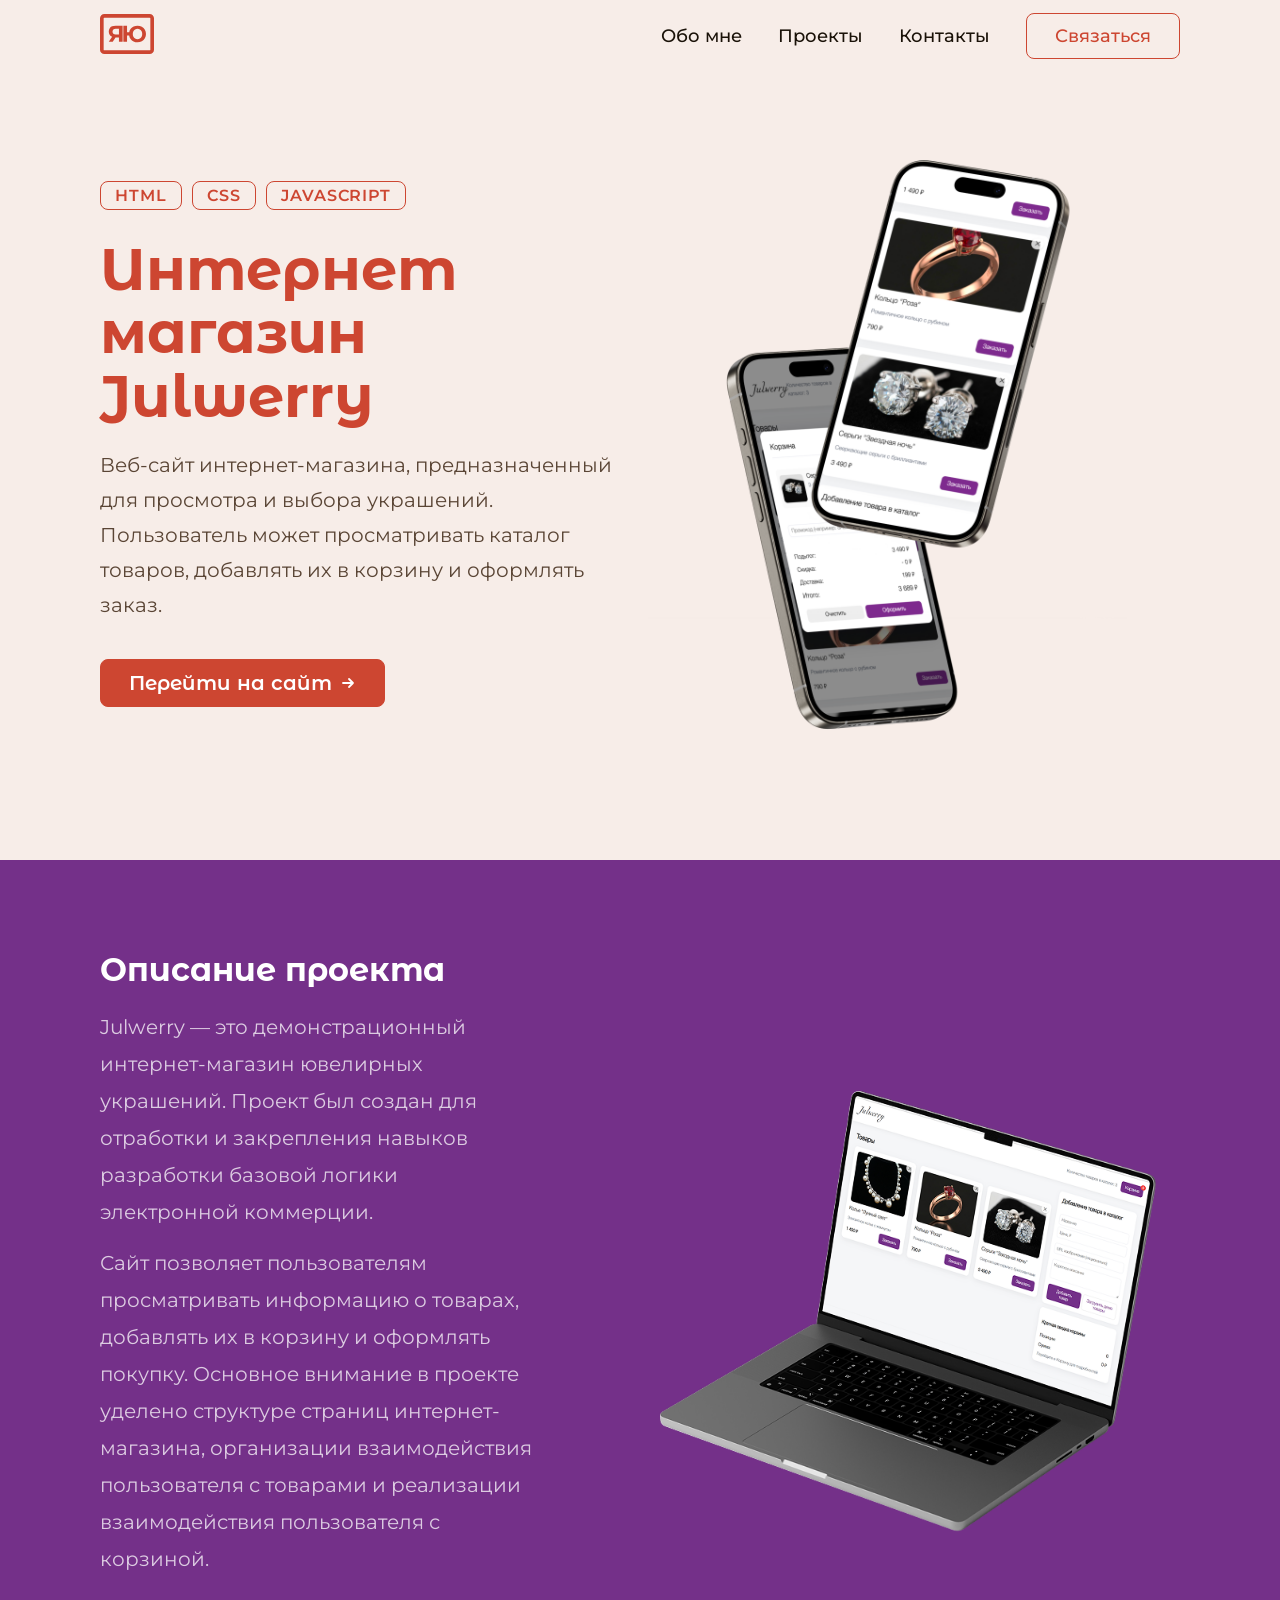
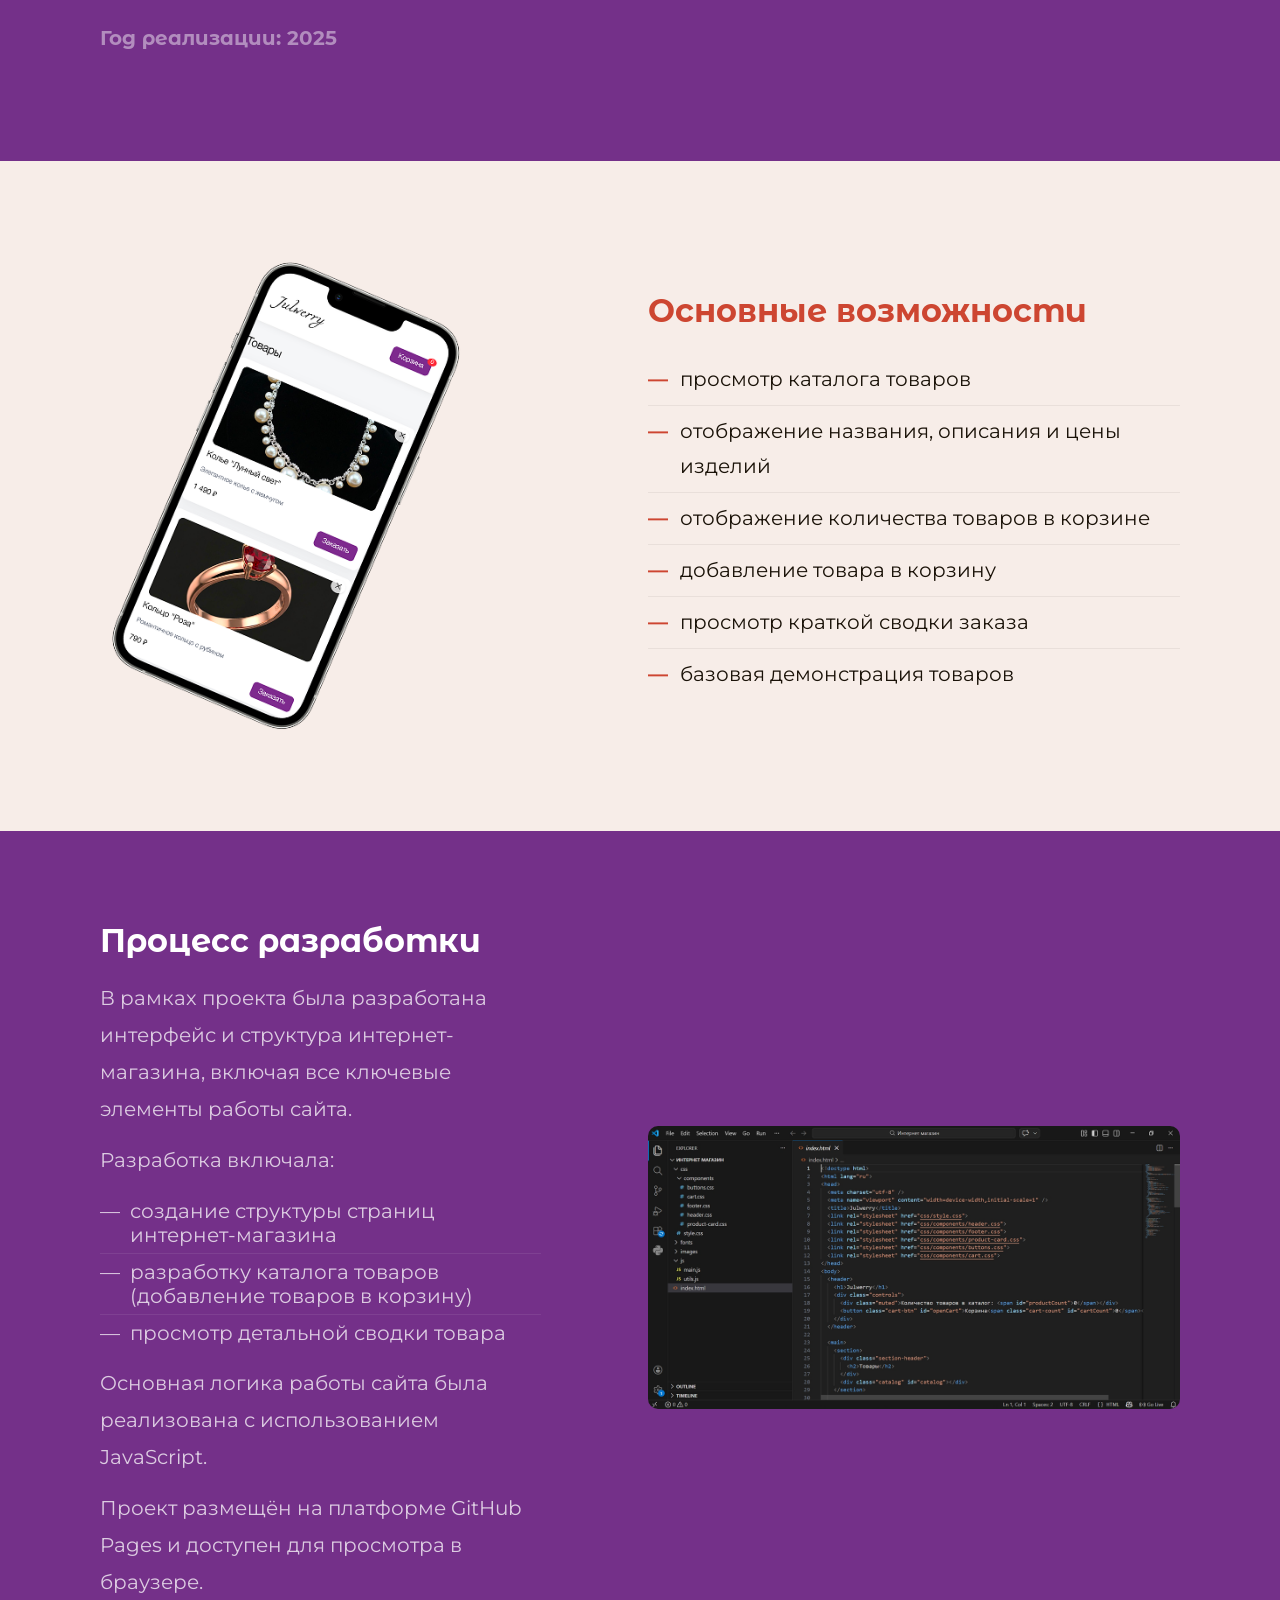
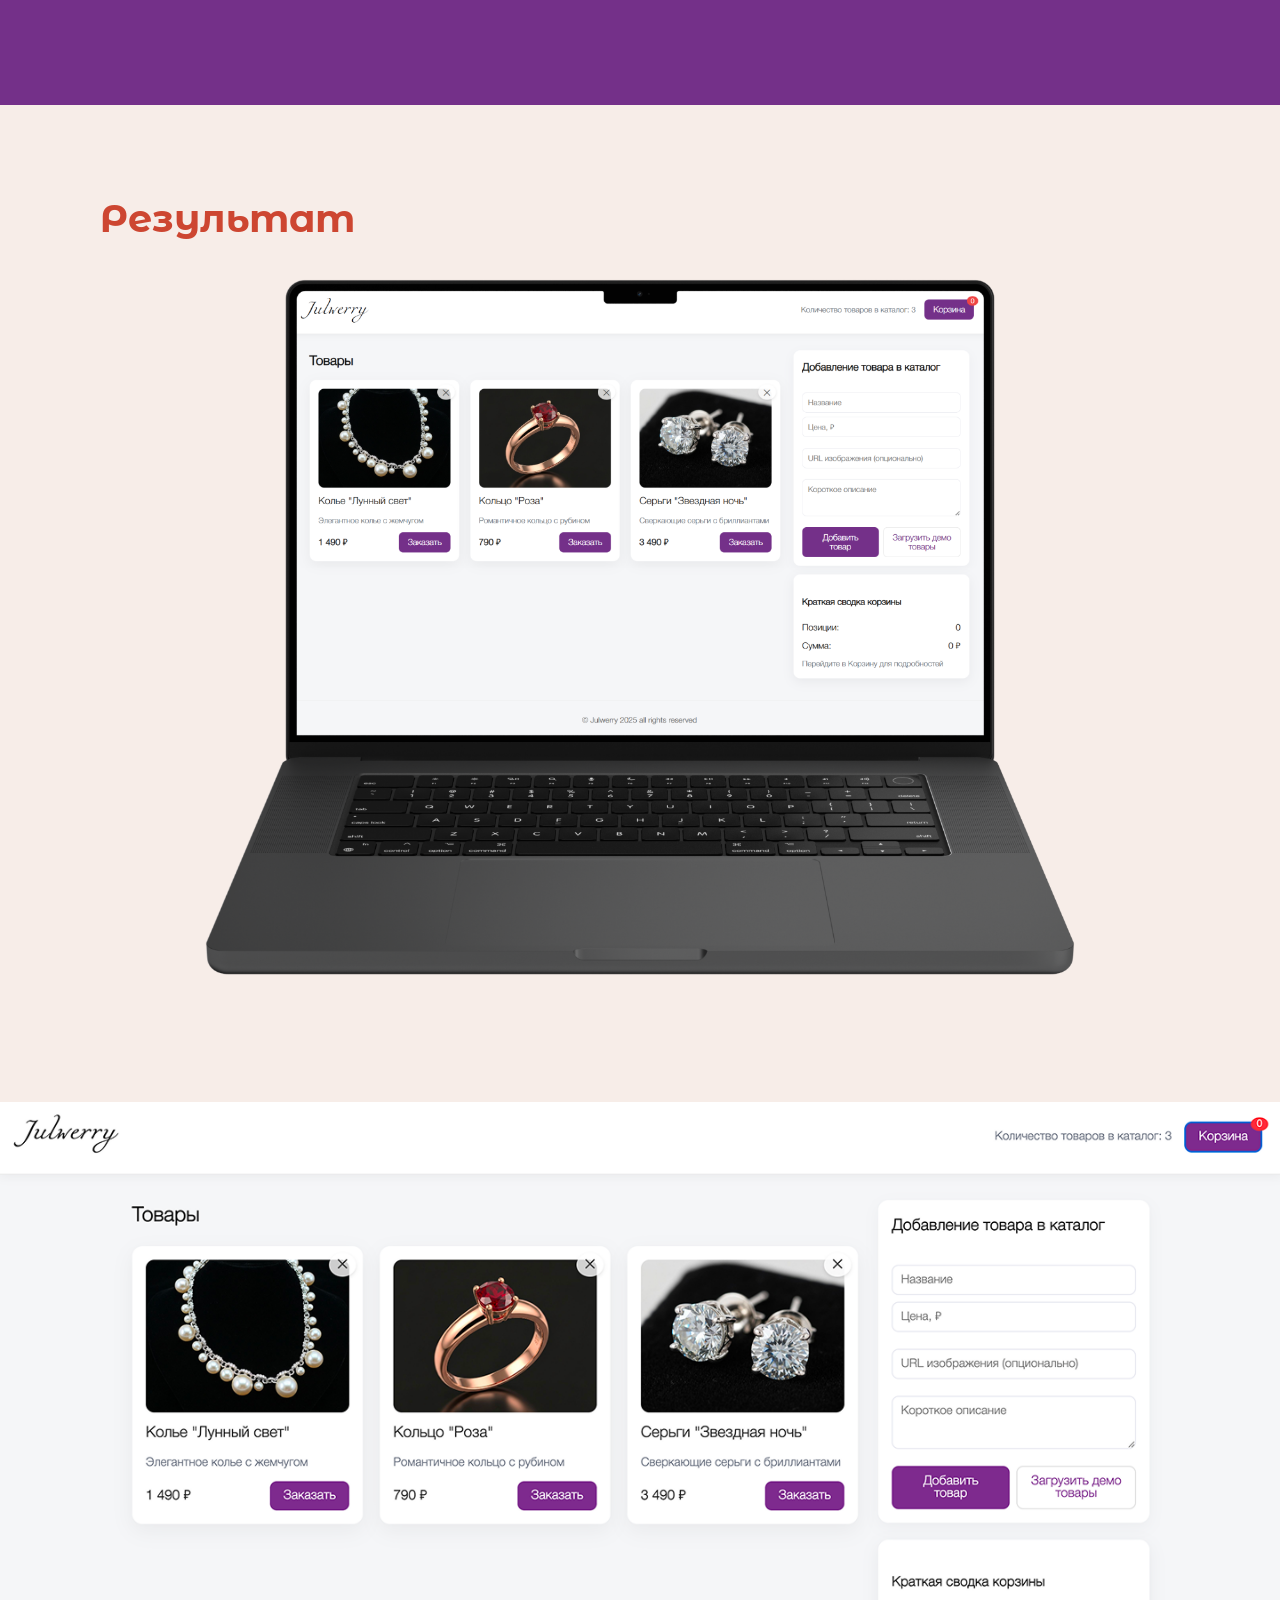
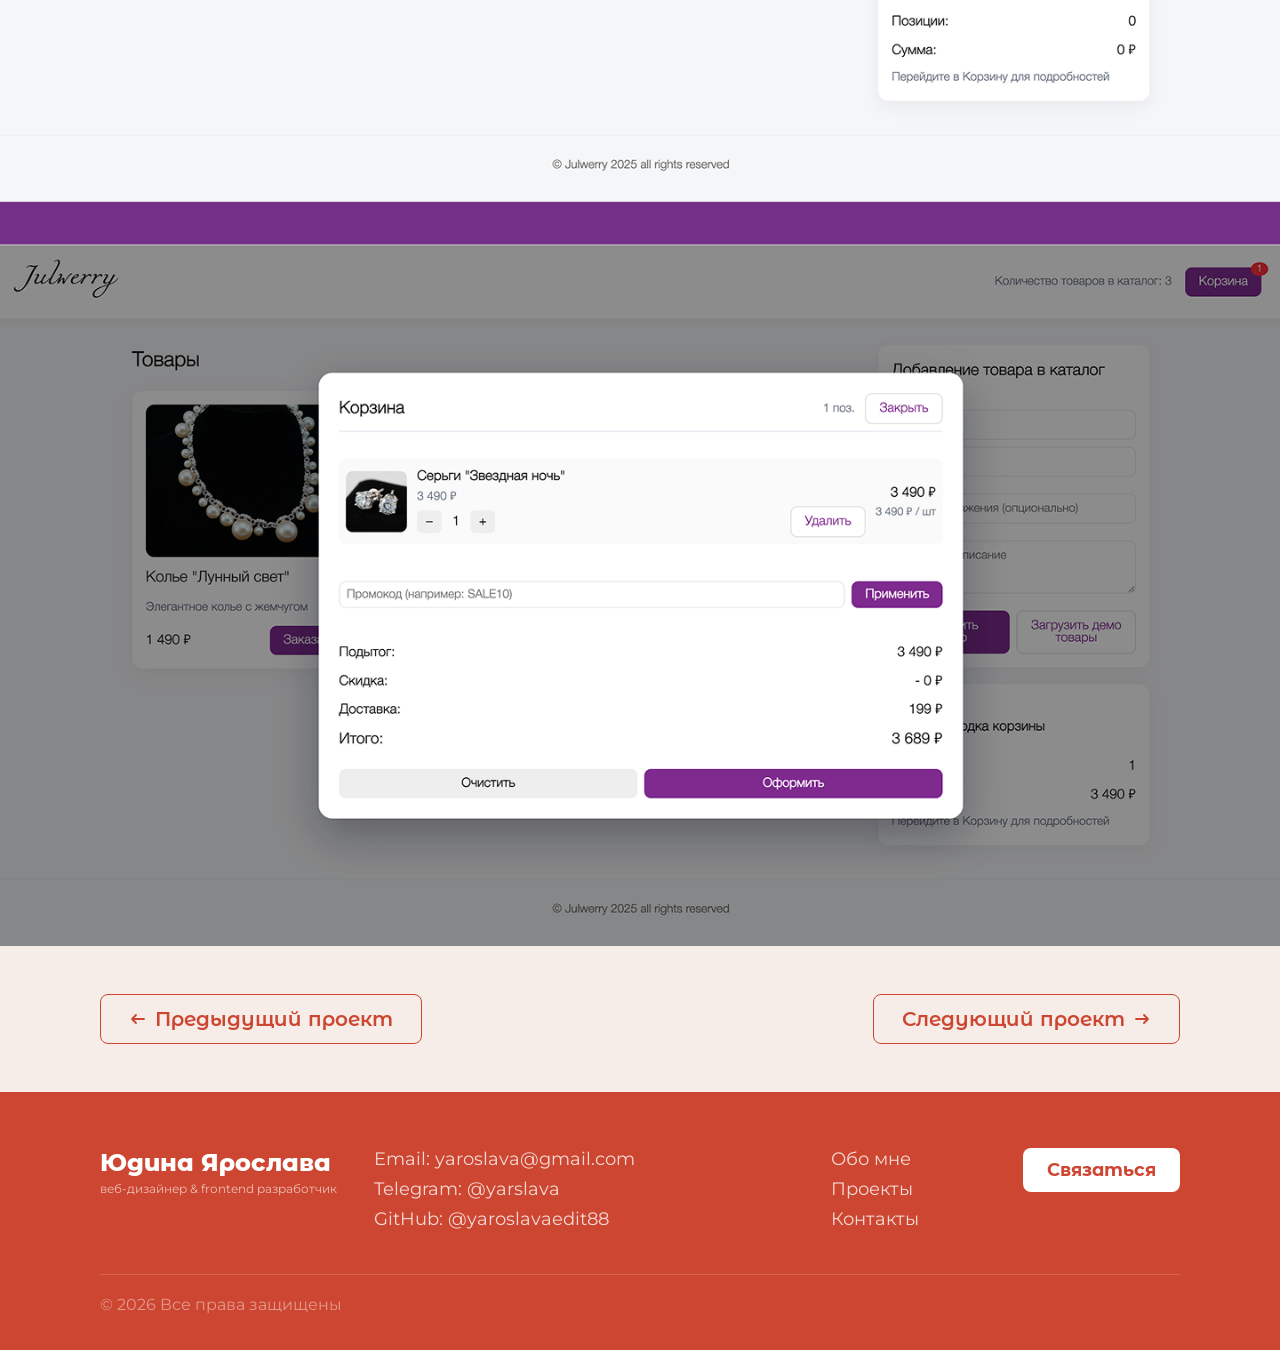
==== commit e2e1106f: "Update project-julwerry.html" ====
--- a/website-portfolio/project-julwerry.html
+++ b/website-portfolio/project-julwerry.html
@@ -142,13 +142,13 @@
         </p>
         <p>Разработка включала:</p>
         <ul style="list-style:none; padding:0; margin-bottom:14px;">
-          <li style="display:flex; gap:10px; color:rgba(255,255,255,.75); font-size:14px; padding:6px 0; border-bottom:1px solid rgba(255,255,255,.08);">
+          <li style="display:flex; gap:10px; color:rgba(255,255,255,.75); font-size:20px; padding:6px 0; border-bottom:1px solid rgba(255,255,255,.08);">
             <span>—</span> создание структуры страниц интернет-магазина
           </li>
-          <li style="display:flex; gap:10px; color:rgba(255,255,255,.75); font-size:14px; padding:6px 0; border-bottom:1px solid rgba(255,255,255,.08);">
+          <li style="display:flex; gap:10px; color:rgba(255,255,255,.75); font-size:20px; padding:6px 0; border-bottom:1px solid rgba(255,255,255,.08);">
             <span >—</span> разработку каталога товаров (добавление товаров в корзину)
           </li>
-          <li style="display:flex; gap:10px; color:rgba(255,255,255,.75); font-size:14px; padding:6px 0;">
+          <li style="display:flex; gap:10px; color:rgba(255,255,255,.75); font-size:20px; padding:6px 0;">
             <span>—</span> просмотр детальной сводки товара
           </li>
         </ul>
@@ -206,7 +206,7 @@
         </svg>
         Предыдущий проект
       </a>
-      <a href="#" class="p-nav-btn">
+      <a href="project-subarif.html" class="p-nav-btn">
         Следующий проект
         <svg width="18" height="18" viewBox="0 0 18 18" fill="none">
           <path d="M3 9H15M15 9L11 5M15 9L11 13" stroke="currentColor" stroke-width="1.8" stroke-linecap="round" stroke-linejoin="round"/>
--- a/website-portfolio/style.css
+++ b/website-portfolio/style.css
@@ -19,7 +19,7 @@
 body { background: var(--bg); color: var(--text); font-family: var(--font-b); overflow-x: hidden; }
 
 /* ─── GRID ─── */
-.container { max-width: 1440px; margin: 0 0; padding: 0 var(--margin); }
+.container { max-width: 100%; margin: 0 auto; padding: 0 var(--margin); }
 .grid { display: grid; grid-template-columns: repeat(12,1fr); gap: var(--gutter); }
 
 /* ─── NAV ─── */
@@ -41,7 +41,7 @@
 
 .nav-links { display: flex; align-items: center; gap: 36px; list-style: none; }
 .nav-links a {
-  font-family: var(--font-b); font-size: 15px; font-weight: 500;
+  font-family: var(--font-b); font-size: 18px; font-weight: 500;
   color: var(--text); text-decoration: none; position: relative;
   transition: color .2s;
 }
@@ -70,7 +70,7 @@
 
 /* Кнопка в шапке — только обводка */
 .nav-btn {
-  font-family: var(--font-h); font-size: 14px; font-weight: 600;
+  font-family: var(--font-h); font-size: 18px; font-weight: 600;
   color: var(--red); background: transparent;
   border: 1.5px solid var(--red); border-radius: 8px;
   padding: 9px 24px; text-decoration: none; cursor: pointer;
@@ -80,7 +80,7 @@
 
 /* ─── BUTTONS ─── */
 .btn-solid {
-  font-family: var(--font-h); font-size: 14px; font-weight: 600;
+  font-family: var(--font-h); font-size: 20px; font-weight: 600;
   color: var(--white); background: var(--red);
   border: 1.5px solid var(--red); border-radius: 8px;
   padding: 11px 28px; text-decoration: none; cursor: pointer;
@@ -91,7 +91,7 @@
   transform: translateY(-2px);
 }
 .btn-outline {
-  font-family: var(--font-h); font-size: 14px; font-weight: 600;
+  font-family: var(--font-h); font-size: 20px; font-weight: 600;
   color: var(--red); background: transparent;
   border: 1.5px solid var(--red); border-radius: 8px;
   padding: 11px 28px; text-decoration: none; cursor: pointer;
@@ -101,9 +101,9 @@
 
 /* ─── HERO ─── */
 .hero {
-  padding-top: 200px;
+  padding-top: 300px;
   padding-bottom: 0px;
-  min-height: 600px;   /* было 650px */
+  min-height: 900px;
   position: relative;
   display: flex; flex-direction: column; justify-content: flex-start;
 }
@@ -111,14 +111,14 @@
 .hero-right { grid-column: 8 / 13; position: relative; height: 300px; }
 
 .hero h1 {
-  font-family: var(--font-h); font-size: clamp(30px, 3.2vw, 50px);
+  font-family: var(--font-h); font-size: clamp(30px, 4vw, 50px);
   font-weight: 700; line-height: 1.18; color: var(--red); margin-bottom: 20px;
   opacity: 0; transform: translateY(28px);
   animation: fadeUp .7s .1s var(--ease) forwards;
 }
 .hero-sub {
-  font-size: 15px; line-height: 1.7; color: var(--muted);
-  max-width: 420px; margin-bottom: 36px;
+  font-size: 20px; line-height: 1.7; color: var(--muted);
+  max-width: 700px; margin-bottom: 36px;
   opacity: 0; transform: translateY(20px);
   animation: fadeUp .7s .3s var(--ease) forwards;
 }
@@ -193,7 +193,7 @@
   align-items: center;
   gap: 15px;
   font-family: var(--font-h);
-  font-size: 15px;
+  font-size: 20px;
   font-weight: 600;
   color: var(--text);
   text-transform: uppercase;
@@ -210,10 +210,10 @@
 .about-photo-col { grid-column: 9 / 13; position: relative; }
 
 .about-text h2 {
-  font-family: var(--font-h); font-size: clamp(26px,3vw,42px);
+  font-family: var(--font-h); font-size: clamp(26px,3.8vw,42px);
   font-weight: 800; color: var(--white); margin-bottom: 24px;
 }
-.about-text p { font-size: 14px; line-height: 1.8; color: rgba(255,255,255,.85); margin-bottom: 16px; }
+.about-text p { font-size: 20px; line-height: 1.8; color: rgba(255,255,255,.85); margin-bottom: 16px; }
 
 .photo-frame {
   width: 100%; border-radius: 12px; overflow: hidden;
@@ -243,19 +243,19 @@
 }
 .skill-card:hover { transform: translateY(-5px); box-shadow: 0 20px 48px rgba(0,0,0,.2); }
 .skill-card h3 {
-  font-family: var(--font-h); font-size:17px; font-weight:700;
+  font-family: var(--font-h); font-size:24px; font-weight:700;
   color:var(--red); text-align:center; margin-bottom:24px;
 }
 .skill-list { list-style: none; }
 .skill-list li {
   display: flex; align-items: center; gap: 12px;
-  font-size: 14px; color: var(--text);
+  font-size: 20px; color: var(--text);
   padding: 9px 0; border-bottom: 1px solid rgba(0,0,0,.06);
   transition: color .2s, padding-left .2s;
 }
 .skill-list li:last-child { border-bottom: none; }
 .skill-list li:hover { color: var(--red); padding-left: 4px; }
-.skill-list li::before { content:'✦'; color:var(--red); font-size:9px; flex-shrink:0; }
+.skill-list li::before { content:'✦'; color:var(--red); font-size:16px; flex-shrink:0; }
 
 /* Декор у карточек — вынесен за край карточки, не заходит на неё */
 .card-decor {
@@ -281,12 +281,12 @@
 }
 .ph-title {
   grid-column: 1 / 3;
-  font-family: var(--font-h); font-size: clamp(26px,2.8vw,40px);
+  font-family: var(--font-h); font-size: clamp(26px,3.5vw,40px);
   font-weight: 700; color: var(--red);
 }
 .ph-desc {
   grid-column: 4 / 11;
-  font-size: 14px; line-height: 1.75; color: var(--muted); padding-top: 8px;
+  font-size: 20px; line-height: 1.75; color: var(--muted); padding-top: 8px;
 }
 .ph-star {
   grid-column: 12 / 13; justify-self: end; align-self: start;
@@ -340,7 +340,7 @@
 
 .card-title { position:absolute; top:18px; left:14px; right:48px; }
 .card-title span {
-  font-family:var(--font-h); font-size:20px; font-weight:700;
+  font-family:var(--font-h); font-size:26px; font-weight:700;
   color:var(--white); line-height:1.3;
 }
 .card-link {
@@ -348,7 +348,7 @@
   width:30px; height:30px; border-radius:50%;
   background:rgba(255,255,255,.2); backdrop-filter:blur(6px);
   display:flex; align-items:center; justify-content:center;
-  color:white; font-size:14px;
+  color:white; font-size:20px;
   transition:background .2s, color .2s, transform .2s;
 }
 .project-card:hover .card-link { background:var(--white); color:var(--text);  }
@@ -358,7 +358,7 @@
   width:44px; height:44px; border-radius:50%;
   border:1.5px solid rgba(189, 21, 21, 0.18); background:transparent;
   cursor:pointer; display:flex; align-items:center; justify-content:center;
-  font-size:18px; color:var(--red);
+  font-size:20px; color:var(--red);
   transition:border-color .2s, background .2s, color .2s, transform .15s;
 }
 .s-btn:hover { border-color:var(--red); background:var(--red); color:var(--white); transform:scale(1.08); }
@@ -367,21 +367,21 @@
 .contact-section { padding: 90px 0; }
 .contact-inner { grid-column: 1 / 13; }
 .contact-section h2 {
-  font-family: var(--font-h); font-size: clamp(26px,2.8vw,40px);
+  font-family: var(--font-h); font-size: clamp(26px,3.5vw,40px);
   font-weight: 700; display:flex; align-items:center; gap:14px; margin-bottom:14px;color:#CD4631;
 }
 .c-star { width:32px; height:44px; flex-shrink:0; animation:sfloat 2.5s ease-in-out infinite alternate; }
 .c-star svg { display:block; width:100%; height:100%; }
 
-.contact-desc { font-size:14px; line-height:1.75; color:var(--muted); max-width:540px; margin-bottom:28px; }
+.contact-desc { font-size:20px; line-height:1.75; color:var(--muted); max-width:540px; margin-bottom:28px; }
 .contact-divider { border:none; height:1px; background:#E2998C; margin-bottom:32px; }
 
 .form-row { display:grid; grid-template-columns:1fr 1fr; gap:16px; margin-bottom:16px; }
 .f-group { display:flex; flex-direction:column; gap:6px; }
-.f-group label { font-size:12px; font-weight:600; color:var(--muted); letter-spacing:.04em; }
+.f-group label { font-size:20px; font-weight:600; color:var(--muted); letter-spacing:.04em; }
 .f-control {
   background:var(--white); border:1.5px solid rgba(0,0,0,.1); border-radius:8px;
-  padding:13px 16px; font-family:var(--font-b); font-size:14px; color:var(--text);
+  padding:13px 16px; font-family:var(--font-b); font-size:20px; color:var(--text);
   outline:none; transition:border-color .2s, box-shadow .2s;
 }
 .f-control::placeholder { color:#c5b8ae; }
@@ -390,7 +390,7 @@
 .f-msg { margin-bottom:28px; }
 
 .submit-btn {
-  font-family:var(--font-h); font-size:14px; font-weight:600;
+  font-family:var(--font-h); font-size:20px; font-weight:600;
   color:var(--white); background:var(--red);
   border:1.5px solid var(--red); border-radius:8px;
   padding:13px 40px; cursor:pointer;
@@ -404,23 +404,23 @@
 /* ─── FOOTER ─── */
 footer { background:var(--red); padding:56px 0 36px; }
 .f-brand { grid-column:1/4; }
-.f-name { font-family:var(--font-h); font-size:19px; font-weight:800; color:var(--white); margin-bottom:4px; }
+.f-name { font-family:var(--font-h); font-size:24px; font-weight:800; color:var(--white); margin-bottom:4px; }
 .f-role { font-size:12px; color:rgba(255,255,255,.65); }
 .f-contacts { grid-column:4/8; }
-.f-contacts p { font-size:13px; color:rgba(255,255,255,.8); margin-bottom:8px; }
+.f-contacts p { font-size:18px; color:rgba(255,255,255,.8); margin-bottom:8px; }
 .f-nav { grid-column:9/11; }
-.f-nav a { display:block; font-size:13px; color:rgba(255,255,255,.8); text-decoration:none; margin-bottom:8px; transition:color .2s; }
+.f-nav a { display:block; font-size:18px; color:rgba(255,255,255,.8); text-decoration:none; margin-bottom:8px; transition:color .2s; }
 .f-nav a:hover { color:var(--white); }
 .f-cta { grid-column:11/13; display:flex; align-items:flex-start; justify-content:flex-end; }
 .f-btn {
-  font-family:var(--font-h); font-size:13px; font-weight:700;
+  font-family:var(--font-h); font-size:18px; font-weight:700;
   color:var(--red); background:var(--white);
   border:none; border-radius:8px; padding:11px 24px;
   text-decoration:none; transition:opacity .2s, transform .15s;
 }
 .f-btn:hover { opacity:.88; transform:translateY(-2px); }
 .f-bottom { border-top:1px solid rgba(255,255,255,.15); margin-top:36px; padding-top:20px; }
-.f-bottom span { font-size:11px; color:rgba(255,255,255,.45); }
+.f-bottom span { font-size:16px; color:rgba(255,255,255,.45); }
 
 /* ─── REVEAL ─── */
 .reveal { opacity:0; transform:translateY(28px); transition:opacity .65s var(--ease), transform .65s var(--ease); }
@@ -434,7 +434,7 @@
   position:fixed; bottom:32px; right:32px; z-index:999;
   background:var(--text); color:var(--white);
   padding:14px 24px; border-radius:10px;
-  font-family:var(--font-b); font-size:14px;
+  font-family:var(--font-b); font-size:16px;
   box-shadow:0 10px 30px rgba(0,0,0,.22);
   opacity:0; transform:translateY(16px);
   transition:opacity .3s, transform .3s;
--- a/website-portfolio/project-julwerry.css
+++ b/website-portfolio/project-julwerry.css
@@ -17,7 +17,8 @@
 /* Теги */
 .p-tags { display: flex; gap: 10px; flex-wrap: wrap; margin-bottom: 28px; }
 .p-tag {
-  font-family: var(--font-b); font-size: 12px; font-weight: 600;
+  font-family: var(--font-b); font-size: 16px; /* изменено с 12px */
+  font-weight: 600;
   color: var(--red);
   border: 1.5px solid var(--red);
   border-radius: 8px;
@@ -31,12 +32,14 @@
   margin-bottom: 20px;
 }
 .p-hero-desc {
-  font-size: 15px; line-height: 1.75; color: var(--muted);
-  max-width: 460px; margin-bottom: 36px;
+  font-size: 20px; /* изменено с 15px */
+  line-height: 1.75; color: var(--muted);
+  max-width: 700px; margin-bottom: 36px;
 }
 .p-btn-link {
   display: inline-flex; align-items: center; gap: 8px;
-  font-family: var(--font-h); font-size: 14px; font-weight: 600;
+  font-family: var(--font-h); font-size: 20px; /* изменено с 14px */
+  font-weight: 600;
   color: var(--white); background:  var(--red);
   border: 1.5px solid var(--red); border-radius: 8px;
   padding: 11px 28px; text-decoration: none; cursor: pointer;
@@ -64,11 +67,12 @@
   font-weight: 700; color: var(--white); margin-bottom: 20px;
 }
 .p-dark p {
-  font-size: 14px; line-height: 1.85; color: rgba(255,255,255,.75);
+  font-size: 20px; /* изменено с 14px */
+  line-height: 1.85; color: rgba(255,255,255,.75);
   margin-bottom: 14px;
 }
 .p-dark .p-year {
-  font-family: var(--font-h); font-size: 14px; font-weight: 700;
+  font-family: var(--font-h); font-size: 20px; font-weight: 700;
   color: rgba(255,255,255,.45); margin-top: 28px;
 }
 
@@ -122,7 +126,8 @@
 .p-features ul { list-style: none; }
 .p-features ul li {
   display: flex; align-items: flex-start; gap: 12px;
-  font-size: 14px; line-height: 1.75; color: var(--text);
+  font-size: 20px; /* изменено с 14px */
+  line-height: 1.75; color: var(--text);
   padding: 8px 0; border-bottom: 1px solid rgba(0,0,0,.06);
   transition: color .2s, padding-left .2s;
 }
@@ -180,12 +185,9 @@
   font-weight: 700; color: var(--red);
 }
 
-
-
 /* Два телефона + декор */
 .p-result-phones { grid-column: 1 / 8; position: relative; display: flex; align-items: flex-end; gap: 24px; }
-.p-result-text   { grid-column: 8 / 13; /* пустое место — можно добавить текст */ }
-
+.p-result-text   { grid-column: 8 / 13; font-size: 20px; } /* добавлено для возможного текста */
 
 .p-result-phone:hover { transform: translateY(-8px); }
 .p-result-phone-screen {
@@ -208,7 +210,6 @@
 }
 .p-result-decor svg { display: block; width: 100%; height: 100%; }
 
-
 .p-result-laptop {
   grid-column: 2 / 12;   /* растянуть на всю ширину сетки */
 }
@@ -243,7 +244,8 @@
   display: flex; align-items: center; justify-content: space-between;
 }
 .p-nav-btn {
-  font-family: var(--font-h); font-size: 14px; font-weight: 600;
+  font-family: var(--font-h); font-size: 20px; /* изменено с 14px */
+  font-weight: 600;
   color: var(--red); background: transparent;
   border: 1.5px solid var(--red); border-radius: 8px;
   padding: 12px 28px; text-decoration: none; cursor: pointer;
@@ -260,4 +262,4 @@
 .reveal.visible { opacity: 1; transform: translateY(0); }
 .d1 { transition-delay: .1s; }
 .d2 { transition-delay: .2s; }
-.d3 { transition-delay: .3s; }+.d3 { transition-delay: .3s; }
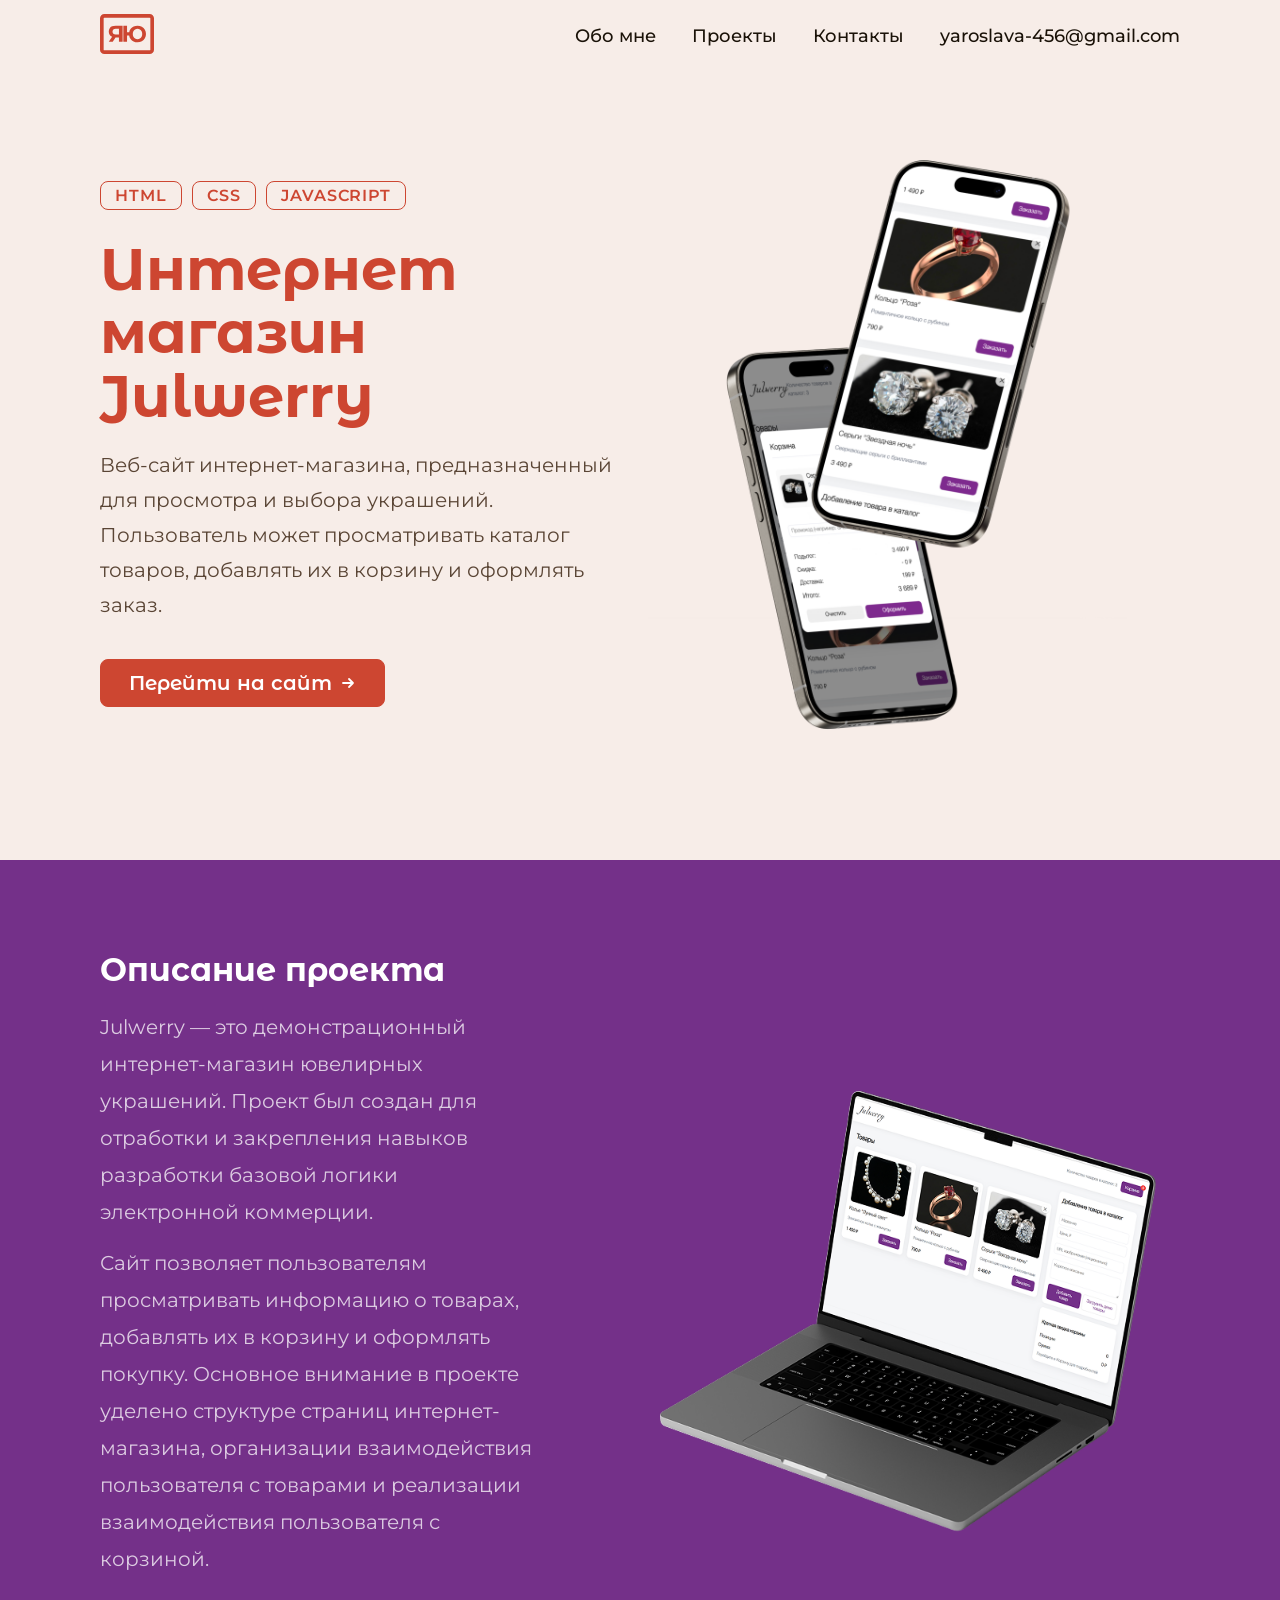
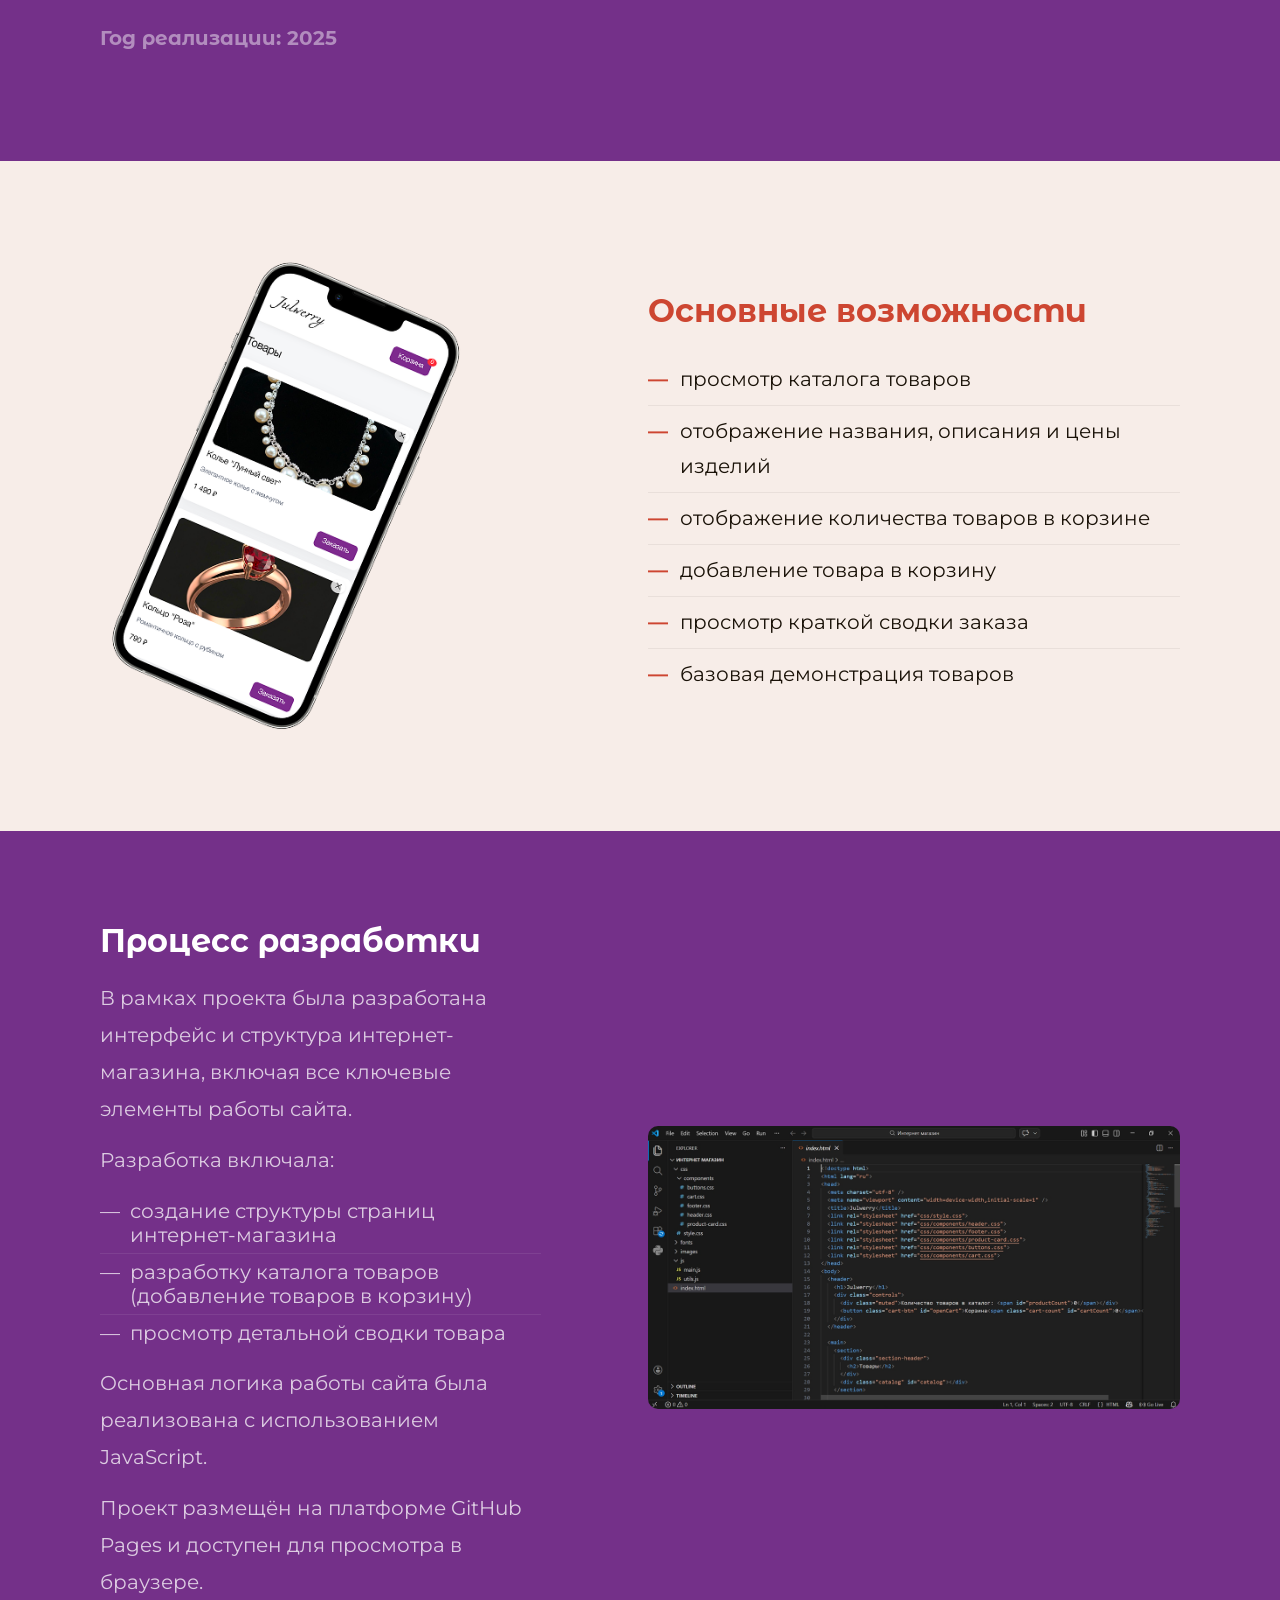
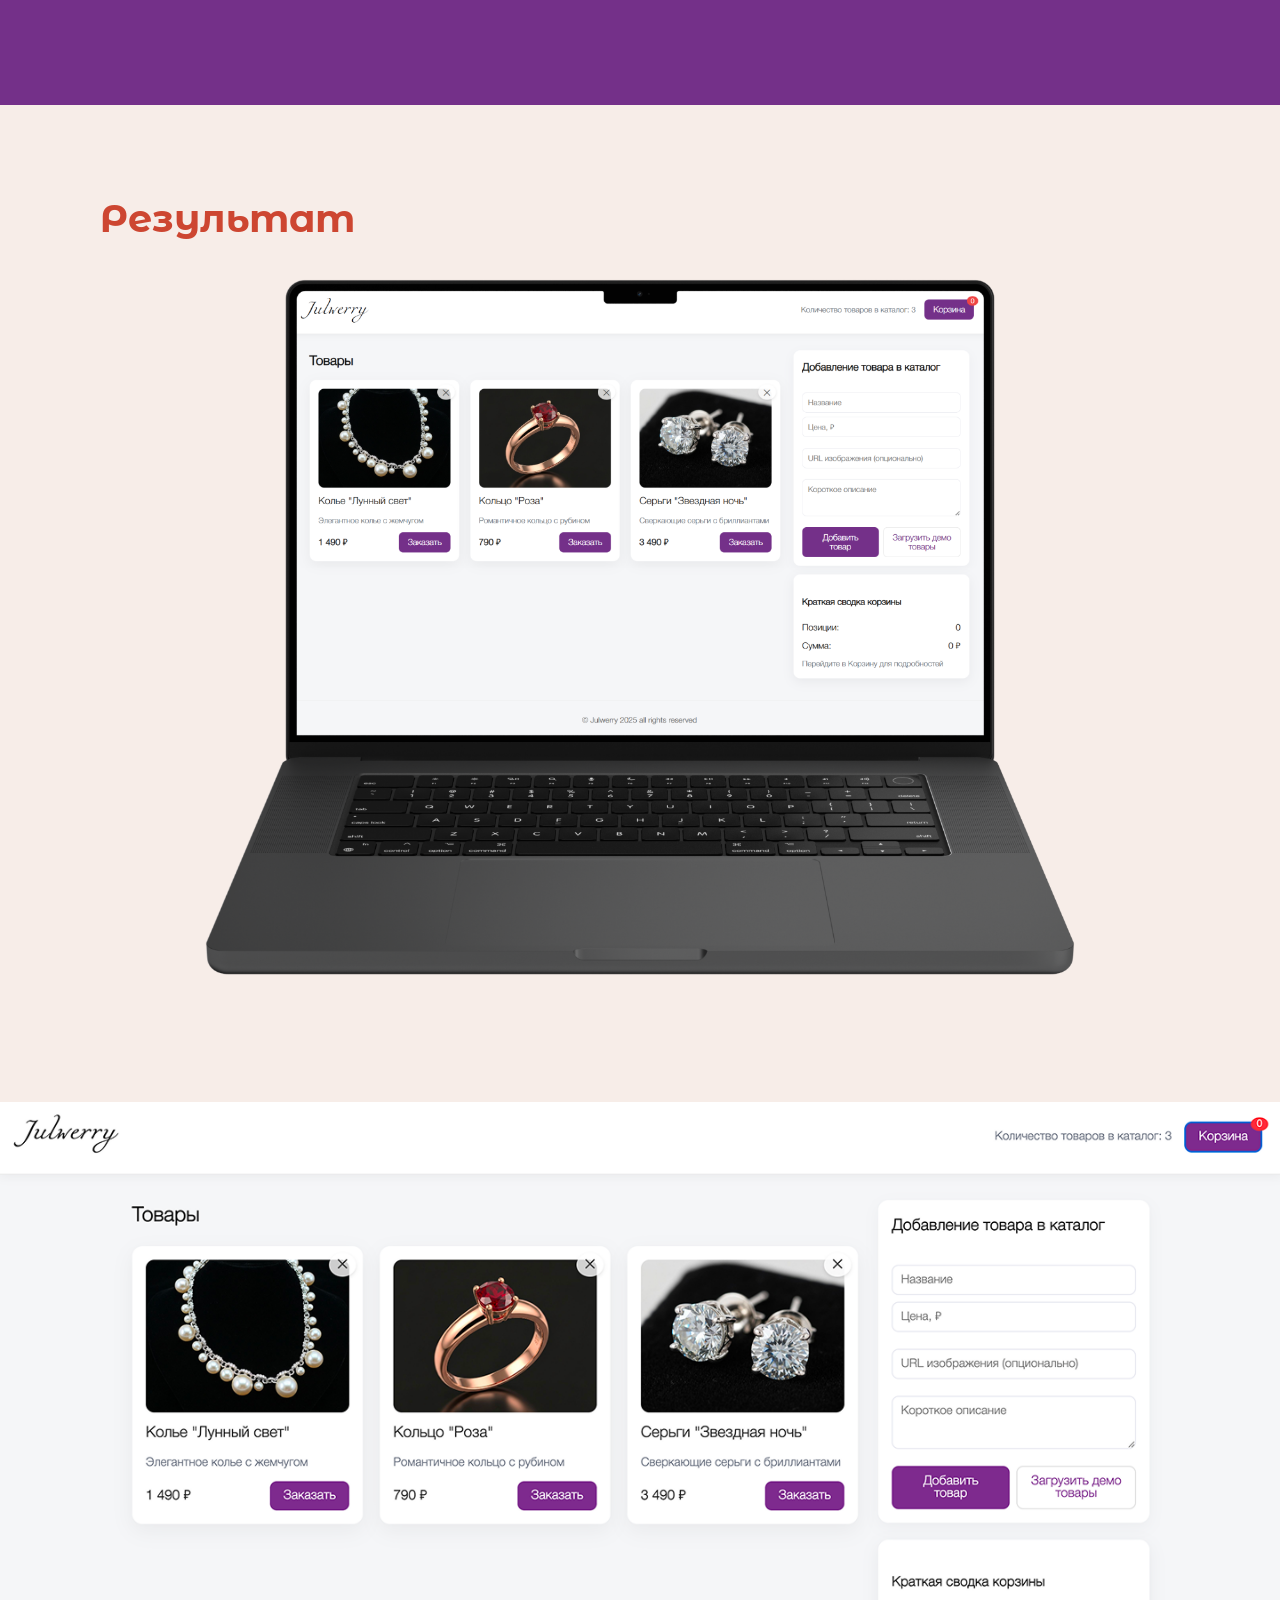
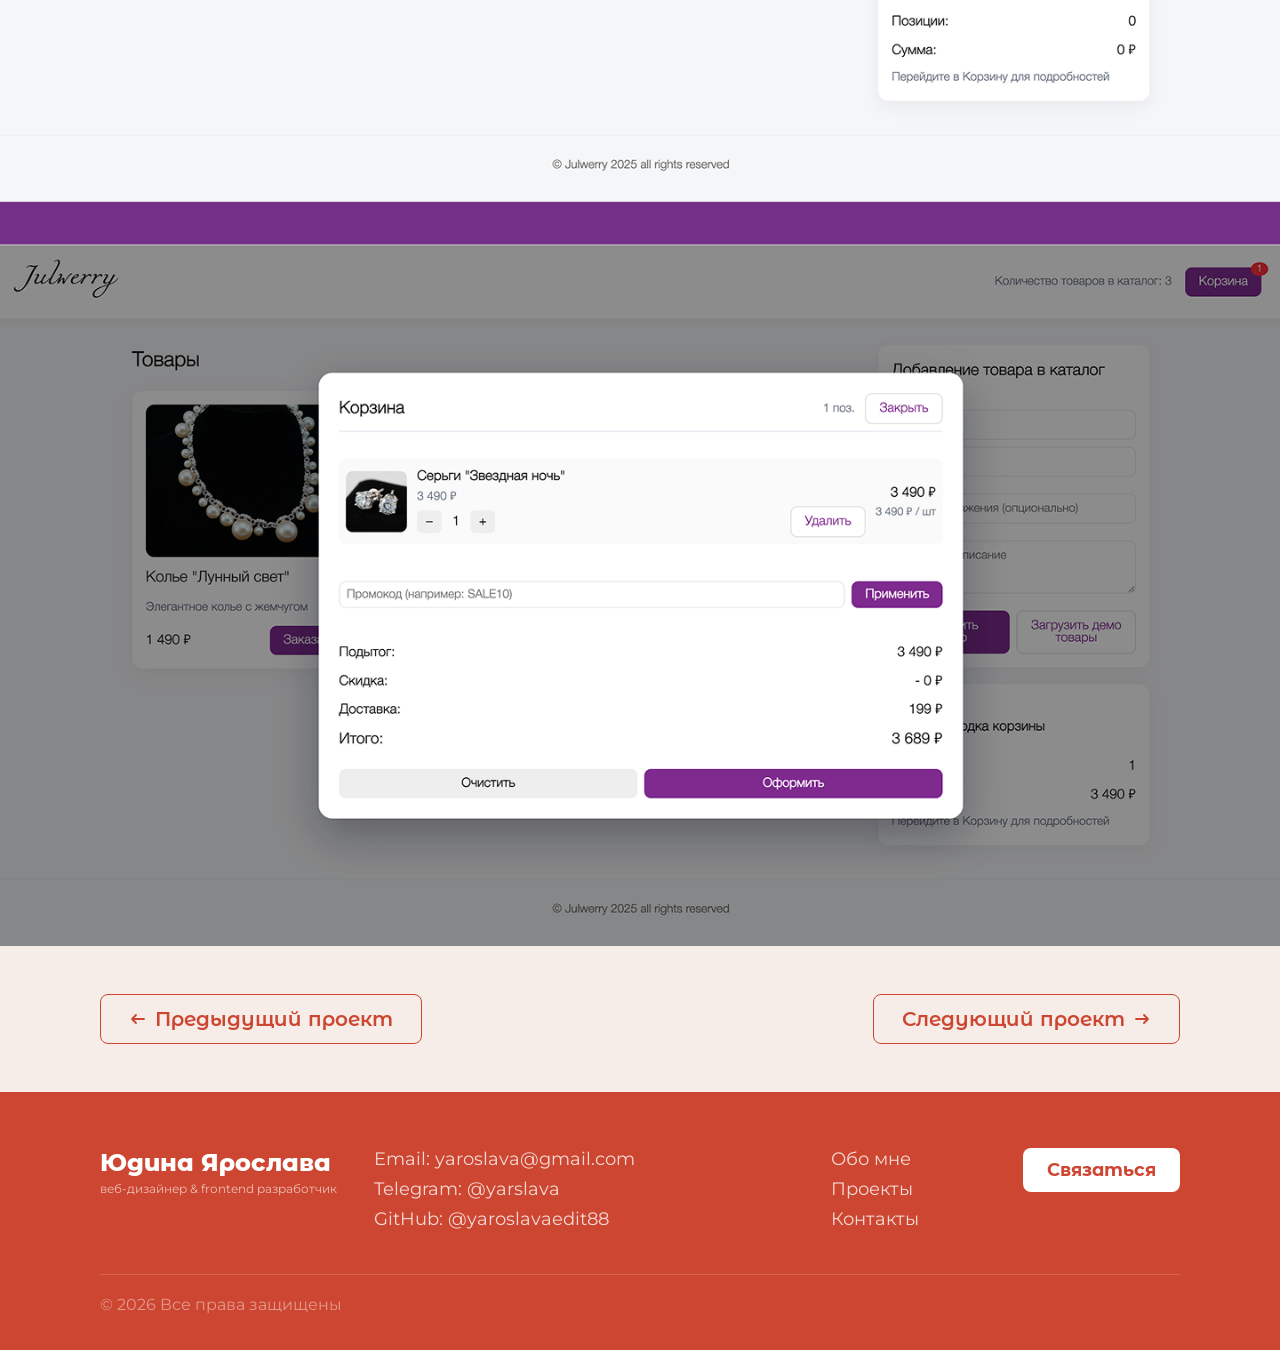
==== commit 1abc490c: "Update project-julwerry.html" ====
--- a/website-portfolio/project-julwerry.html
+++ b/website-portfolio/project-julwerry.html
@@ -26,7 +26,7 @@
         <li><a href="index.html#about">Обо мне</a></li>
         <li><a href="index.html#projects">Проекты</a></li>
         <li><a href="index.html#contact">Контакты</a></li>
-        <li><a href="index.html#contact" class="btn-outline">Связаться</a></li>
+        <li><a href="index.html#contact" class="nav-btn">yaroslava-456@gmail.com</a></li>
       </ul>
     </div>
   </div>
--- a/website-portfolio/style.css
+++ b/website-portfolio/style.css
@@ -70,13 +70,10 @@
 
 /* Кнопка в шапке — только обводка */
 .nav-btn {
-  font-family: var(--font-h); font-size: 18px; font-weight: 600;
-  color: var(--red); background: transparent;
-  border: 1.5px solid var(--red); border-radius: 8px;
-  padding: 9px 24px; text-decoration: none; cursor: pointer;
-  transition: background .2s, color .2s, transform .15s;
-}
-.nav-btn:hover { background: var(--red); color: var(--white); transform: translateY(-2px); }
+  font-family: var(--font-h); font-size: 14px; font-weight: 600;
+
+}
+.nav-btn:hover { color: var(--white); transform: translateY(-2px); }
 
 /* ─── BUTTONS ─── */
 .btn-solid {
